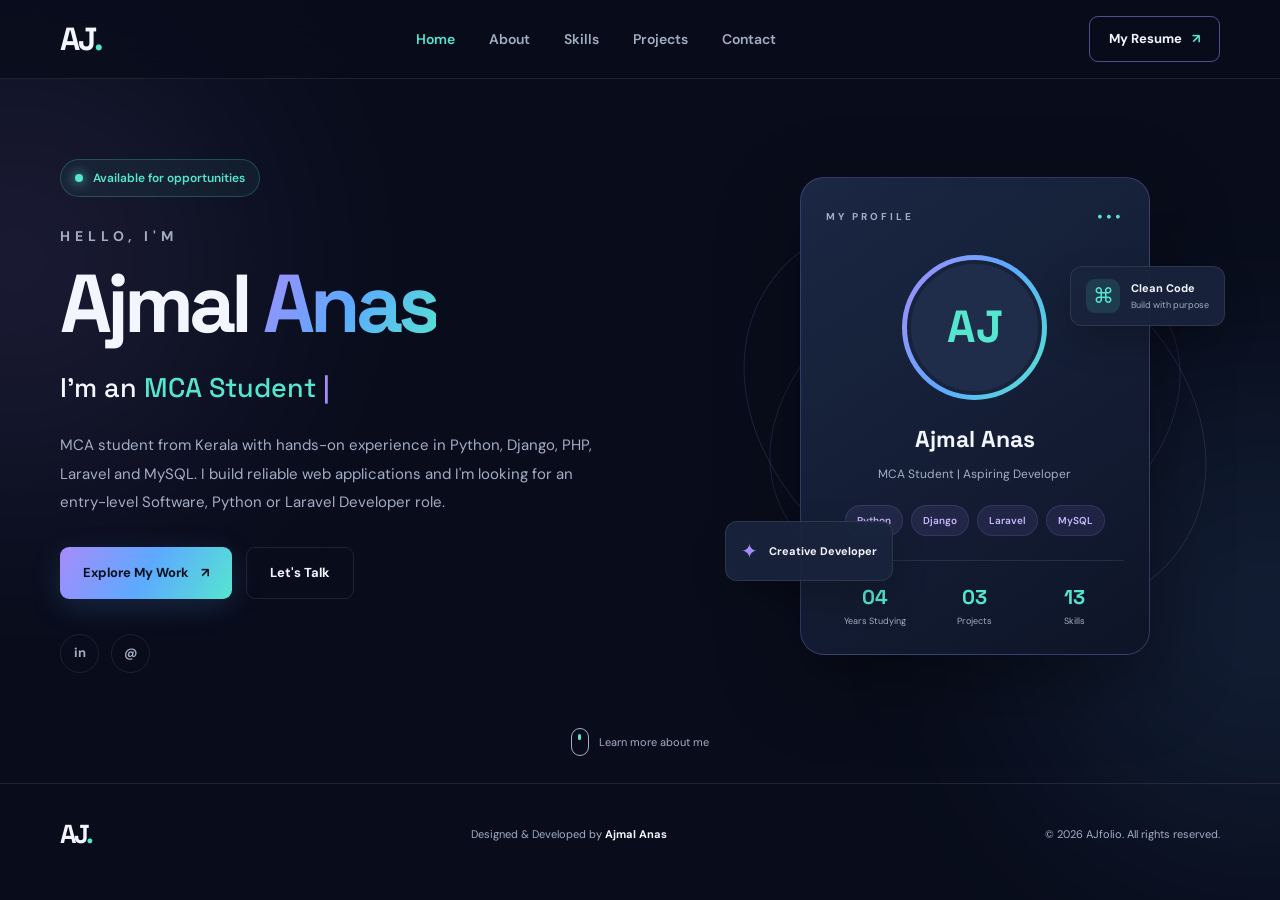
==== index.html @ 563aad04 "initial commit" ====
<!DOCTYPE html>
<html lang="en">
<head>
    <meta charset="UTF-8">
    <meta name="viewport" content="width=device-width, initial-scale=1.0">
    <meta name="description" content="Ajmal Anas - MCA student and aspiring software developer. Explore my skills, projects and portfolio.">

    <title>AJfolio | Ajmal Anas</title>

    <link rel="preconnect" href="https://fonts.googleapis.com">
    <link rel="preconnect" href="https://fonts.gstatic.com" crossorigin>
    <link href="https://fonts.googleapis.com/css2?family=DM+Sans:wght@400;500;600;700&family=Space+Grotesk:wght@400;500;600;700&display=swap" rel="stylesheet">

    <link rel="stylesheet" href="Assets/css/style.css">
</head>
<body>

    <div class="background-glow glow-one"></div>
    <div class="background-glow glow-two"></div>

    <!-- Navigation -->
    <header class="header">
        <nav class="navbar container">
            <a href="index.html" class="logo">AJ<span>.</span></a>

            <button class="menu-toggle" id="menuToggle"
                aria-label="Open navigation menu" aria-expanded="false">
                <span></span>
                <span></span>
                <span></span>
            </button>

            <ul class="nav-links" id="navLinks">
                <li><a href="index.html" class="active">Home</a></li>
                <li><a href="about.html">About</a></li>
                <li><a href="skills.html">Skills</a></li>
                <li><a href="projects.html">Projects</a></li>
                <li><a href="contact.html">Contact</a></li>
            </ul>

            <a href="Assets/documents/Ajmal_Anas_Resume_ATS.pdf"
               class="nav-resume" target="_blank" rel="noopener">
                My Resume <span>↗</span>
            </a>
        </nav>
    </header>

    <main>

        <!-- Hero Section -->
        <section class="hero section" id="home">
            <div class="container hero-grid">

                <div class="hero-content reveal">
                    <div class="availability">
                        <span class="status-dot"></span>
                        Available for opportunities
                    </div>

                    <p class="intro-text">HELLO, I'M</p>

                    <h1>
                        Ajmal <span class="gradient-text">Anas</span>
                    </h1>

                    <h2>
                        I'm an <span id="typingText">MCA Student</span>
                        <span class="typing-cursor">|</span>
                    </h2>

                    <p class="hero-description">
                        MCA student from Kerala with hands-on experience in
                        Python, Django, PHP, Laravel and MySQL. I build
                        reliable web applications and I'm looking for an
                        entry-level Software, Python or Laravel Developer role.
                    </p>

                    <div class="hero-buttons">
                        <a href="projects.html" class="btn btn-primary">
                            Explore My Work <span>↗</span>
                        </a>

                        <a href="contact.html" class="btn btn-outline">
                            Let's Talk
                        </a>
                    </div>

                    <div class="social-links">
                        <a href="https://www.linkedin.com/in/ajmal-anas-446181435"
                           target="_blank" rel="noopener"
                           aria-label="LinkedIn">in</a>
                        <a href="mailto:ajmalanas516@gmail.com"
                           aria-label="Email">@</a>
                    </div>
                </div>

                <!-- Profile Visual -->
                <div class="hero-visual reveal">
                    <div class="orbit orbit-one"></div>
                    <div class="orbit orbit-two"></div>

                    <div class="profile-card">
                        <div class="profile-top">
                            <span class="profile-label">MY PROFILE</span>
                            <span class="profile-menu">•••</span>
                        </div>

                        <div class="profile-image">
                            <img src="Assets/images/profile.jpg"
                                 alt="Ajmal Anas profile photo"
                                 onerror="this.style.display='none'; this.nextElementSibling.style.display='grid';">

                            <div class="profile-fallback">AJ</div>
                        </div>

                        <h3>Ajmal Anas</h3>
                        <p>MCA Student | Aspiring Developer</p>

                        <div class="profile-tags">
                            <span>Python</span>
                            <span>Django</span>
                            <span>Laravel</span>
                            <span>MySQL</span>
                        </div>

                        <div class="profile-bottom">
                            <div>
                                <strong>04</strong>
                                <small>Years Studying</small>
                            </div>
                            <div>
                                <strong>03</strong>
                                <small>Projects</small>
                            </div>
                            <div>
                                <strong>13</strong>
                                <small>Skills</small>
                            </div>
                        </div>
                    </div>

                    <div class="floating-card floating-code">
                        <span class="floating-icon">⌘</span>
                        <div>
                            <strong>Clean Code</strong>
                            <small>Build with purpose</small>
                        </div>
                    </div>

                    <div class="floating-card floating-tech">
                        <span>✦</span>
                        <strong>Creative Developer</strong>
                    </div>
                </div>

            </div>

            <a href="about.html" class="scroll-indicator">
                <span></span> Learn more about me
            </a>
        </section>
    </main>

       
    <!-- Footer -->
    <footer class="footer">
        <div class="container footer-content">
            <a href="index.html" class="logo">AJ<span>.</span></a>

            <p>Designed & Developed by <strong>Ajmal Anas</strong></p>

            <p>© <span id="year"></span> AJfolio. All rights reserved.</p>
        </div>
    </footer>

    <button class="back-to-top" id="backToTop"
        aria-label="Back to top">↑</button>

    <script src="Assets/js/script.js"></script>
</body>
</html>
---- Assets/css/style.css ----
/* ================================
   AJFOLIO - MODERN PORTFOLIO DESIGN
================================ */

:root {
    --bg: #090d1b;
    --bg-soft: #10172a;
    --card: rgba(21, 30, 52, 0.78);
    --card-solid: #151e34;
    --text: #f4f6ff;
    --muted: #a3aec5;
    --purple: #a78bfa;
    --blue: #5da9ff;
    --cyan: #55e6d0;
    --border: rgba(255, 255, 255, 0.09);
    --gradient: linear-gradient(120deg, #a78bfa, #5da9ff, #55e6d0);
    --font: "DM Sans", sans-serif;
    --heading: "Space Grotesk", sans-serif;
}

* {
    margin: 0;
    padding: 0;
    box-sizing: border-box;
}

html {
    scroll-behavior: smooth;
    scroll-padding-top: 90px;
}

body {
    min-width: 320px;
    overflow-x: hidden;
    background: var(--bg);
    color: var(--text);
    font-family: var(--font);
    line-height: 1.7;
}

a {
    color: inherit;
    text-decoration: none;
}

button {
    font: inherit;
}

.container {
    width: min(1160px, calc(100% - 48px));
    margin: auto;
}

.section {
    padding: 110px 0;
    position: relative;
}

/* Background decoration */

.background-glow {
    position: fixed;
    width: 430px;
    height: 430px;
    border-radius: 50%;
    filter: blur(130px);
    opacity: 0.13;
    pointer-events: none;
    z-index: -1;
}

.glow-one {
    top: 5%;
    left: -200px;
    background: var(--purple);
}

.glow-two {
    right: -200px;
    top: 45%;
    background: var(--blue);
}

/* Header */

.header {
    position: sticky;
    top: 0;
    z-index: 1000;
    background: rgba(9, 13, 27, 0.82);
    backdrop-filter: blur(18px);
    border-bottom: 1px solid var(--border);
}

.navbar {
    min-height: 78px;
    display: flex;
    align-items: center;
    justify-content: space-between;
    gap: 25px;
}

.logo {
    font-family: var(--heading);
    font-size: 32px;
    font-weight: 700;
    letter-spacing: -2px;
}

.logo span {
    color: var(--cyan);
}

.nav-links {
    display: flex;
    align-items: center;
    gap: 34px;
    list-style: none;
}

.nav-links a {
    color: var(--muted);
    font-size: 14px;
    font-weight: 600;
    transition: color 0.3s;
}

.nav-links a:hover,
.nav-links a.active {
    color: var(--cyan);
}

.nav-resume {
    padding: 11px 19px;
    border: 1px solid rgba(167, 139, 250, 0.5);
    border-radius: 9px;
    font-size: 13px;
    font-weight: 700;
    transition: 0.3s;
}

.nav-resume span {
    margin-left: 7px;
    color: var(--cyan);
}

.nav-resume:hover {
    background: rgba(167, 139, 250, 0.13);
    border-color: var(--purple);
    transform: translateY(-2px);
}

.menu-toggle {
    display: none;
    width: 42px;
    height: 42px;
    background: transparent;
    border: 1px solid var(--border);
    border-radius: 9px;
    cursor: pointer;
}

.menu-toggle span {
    display: block;
    width: 19px;
    height: 2px;
    margin: 5px auto;
    background: var(--text);
    transition: 0.3s;
}

/* Hero */

.hero {
    min-height: 690px;
    display: flex;
    align-items: center;
    padding-top: 80px;
    padding-bottom: 110px;
}

.hero-grid {
    display: grid;
    grid-template-columns: 1.1fr 0.9fr;
    align-items: center;
    gap: 70px;
}

.availability {
    display: inline-flex;
    align-items: center;
    gap: 10px;
    padding: 8px 14px;
    border: 1px solid rgba(85, 230, 208, 0.23);
    border-radius: 30px;
    color: var(--cyan);
    background: rgba(85, 230, 208, 0.06);
    font-size: 12px;
    font-weight: 600;
    margin-bottom: 28px;
}

.status-dot {
    width: 8px;
    height: 8px;
    border-radius: 50%;
    background: var(--cyan);
    box-shadow: 0 0 12px var(--cyan);
}

.intro-text {
    font-size: 14px;
    letter-spacing: 5px;
    font-weight: 700;
    color: var(--muted);
}

.hero h1 {
    font-family: var(--heading);
    font-size: clamp(52px, 7vw, 82px);
    line-height: 1.1;
    letter-spacing: -5px;
    margin: 10px 0;
}

.gradient-text {
    background: var(--gradient);
    -webkit-background-clip: text;
    background-clip: text;
    color: transparent;
}

.hero h2 {
    font-family: var(--heading);
    font-size: clamp(20px, 3vw, 27px);
    font-weight: 500;
    margin: 16px 0;
}

#typingText {
    color: var(--cyan);
}

.typing-cursor {
    color: var(--purple);
    animation: blink 0.8s infinite;
}

@keyframes blink {
    50% { opacity: 0; }
}

.hero-description {
    max-width: 540px;
    color: var(--muted);
    font-size: 15px;
    line-height: 1.9;
    margin: 20px 0 30px;
}

.hero-buttons {
    display: flex;
    flex-wrap: wrap;
    gap: 14px;
}

.btn {
    display: inline-flex;
    align-items: center;
    justify-content: center;
    gap: 12px;
    padding: 14px 23px;
    border-radius: 9px;
    font-size: 13px;
    font-weight: 700;
    transition: 0.3s;
}

.btn-primary {
    color: #09111e;
    background: var(--gradient);
    box-shadow: 0 8px 30px rgba(93, 169, 255, 0.17);
}

.btn-primary:hover {
    transform: translateY(-4px);
    box-shadow: 0 12px 35px rgba(93, 169, 255, 0.3);
}

.btn-outline {
    border: 1px solid var(--border);
    color: var(--text);
}

.btn-outline:hover {
    border-color: var(--purple);
    color: var(--purple);
    transform: translateY(-3px);
}

.social-links {
    display: flex;
    gap: 12px;
    margin-top: 35px;
}

.social-links a {
    display: grid;
    place-items: center;
    width: 39px;
    height: 39px;
    border: 1px solid var(--border);
    border-radius: 50%;
    color: var(--muted);
    font-size: 13px;
    font-weight: 700;
    transition: 0.3s;
}

.social-links a:hover {
    color: var(--cyan);
    border-color: var(--cyan);
    transform: translateY(-4px);
}

/* Hero profile card */

.hero-visual {
    min-height: 480px;
    position: relative;
    display: grid;
    place-items: center;
}

.profile-card {
    position: relative;
    z-index: 2;
    width: min(350px, 85%);
    padding: 25px;
    text-align: center;
    background: linear-gradient(145deg, rgba(28, 41, 69, 0.96), rgba(14, 21, 40, 0.97));
    border: 1px solid rgba(167, 139, 250, 0.25);
    border-radius: 24px;
    box-shadow: 0 25px 80px rgba(0, 0, 0, 0.35);
}

.profile-top {
    display: flex;
    align-items: center;
    justify-content: space-between;
    margin-bottom: 25px;
}

.profile-label {
    color: var(--muted);
    font-size: 10px;
    letter-spacing: 3px;
    font-weight: 700;
}

.profile-menu {
    color: var(--cyan);
    letter-spacing: 3px;
}

.profile-image {
    width: 145px;
    height: 145px;
    margin: 0 auto 20px;
    padding: 5px;
    border-radius: 50%;
    background: var(--gradient);
}

.profile-image img,
.profile-fallback {
    width: 100%;
    height: 100%;
    border-radius: 50%;
    object-fit: cover;
    border: 4px solid #18233b;
}

.profile-fallback {
    display: none;
    place-items: center;
    background: #202d4a;
    color: var(--cyan);
    font-family: var(--heading);
    font-size: 45px;
    font-weight: 700;
}

.profile-card h3 {
    font-family: var(--heading);
    font-size: 23px;
}

.profile-card > p {
    color: var(--muted);
    font-size: 12px;
    margin-top: 5px;
}

.profile-tags {
    display: flex;
    justify-content: center;
    gap: 8px;
    flex-wrap: wrap;
    margin: 20px 0 24px;
}

.profile-tags span,
.project-tech span {
    padding: 6px 11px;
    background: rgba(167, 139, 250, 0.1);
    border: 1px solid rgba(167, 139, 250, 0.15);
    border-radius: 20px;
    color: #c9b8ff;
    font-size: 10px;
    font-weight: 600;
}

.profile-bottom {
    display: grid;
    grid-template-columns: repeat(3, 1fr);
    padding-top: 19px;
    border-top: 1px solid var(--border);
}

.profile-bottom div {
    display: flex;
    flex-direction: column;
}

.profile-bottom strong {
    color: var(--cyan);
    font-family: var(--heading);
    font-size: 20px;
}

.profile-bottom small {
    color: var(--muted);
    font-size: 9px;
}

.orbit {
    position: absolute;
    border: 1px solid rgba(167, 139, 250, 0.16);
    border-radius: 50%;
    transform: rotate(-25deg);
}

.orbit-one {
    width: 430px;
    height: 310px;
}

.orbit-two {
    width: 490px;
    height: 370px;
    transform: rotate(30deg);
}

.floating-card {
    position: absolute;
    z-index: 3;
    display: flex;
    align-items: center;
    gap: 11px;
    padding: 12px 15px;
    background: rgba(25, 36, 61, 0.95);
    border: 1px solid var(--border);
    border-radius: 12px;
    box-shadow: 0 15px 35px rgba(0, 0, 0, 0.2);
}

.floating-code {
    top: 90px;
    right: -5px;
}

.floating-icon {
    display: grid;
    place-items: center;
    width: 34px;
    height: 34px;
    border-radius: 9px;
    background: rgba(85, 230, 208, 0.12);
    color: var(--cyan);
    font-size: 21px;
}

.floating-card div {
    display: flex;
    flex-direction: column;
}

.floating-card strong {
    font-size: 11px;
}

.floating-card small {
    color: var(--muted);
    font-size: 9px;
}

.floating-tech {
    bottom: 75px;
    left: -5px;
    font-size: 11px;
}

.floating-tech span {
    color: var(--purple);
    font-size: 20px;
}

.scroll-indicator {
    position: absolute;
    bottom: 27px;
    left: 50%;
    transform: translateX(-50%);
    display: flex;
    align-items: center;
    gap: 10px;
    color: var(--muted);
    font-size: 11px;
}

.scroll-indicator span {
    width: 18px;
    height: 28px;
    border: 1px solid var(--muted);
    border-radius: 15px;
    position: relative;
}

.scroll-indicator span::after {
    content: "";
    position: absolute;
    width: 3px;
    height: 6px;
    background: var(--cyan);
    top: 5px;
    left: 6px;
    border-radius: 5px;
    animation: scrollDown 1.4s infinite;
}

@keyframes scrollDown {
    to { transform: translateY(10px); opacity: 0; }
}

/* Section headings */

.section-heading {
    text-align: center;
    margin-bottom: 55px;
}

.section-label {
    color: var(--cyan);
    font-size: 11px;
    letter-spacing: 3px;
    font-weight: 700;
}

.section-heading h2 {
    font-family: var(--heading);
    font-size: clamp(34px, 5vw, 48px);
    letter-spacing: -2px;
    margin: 10px 0;
}

.section-heading p {
    color: var(--muted);
    font-size: 14px;
}

/* About */

.about-section {
    background: rgba(17, 25, 45, 0.48);
    border-top: 1px solid var(--border);
    border-bottom: 1px solid var(--border);
}

.about-grid {
    display: grid;
    grid-template-columns: 1.1fr 0.9fr;
    gap: 25px;
}

.about-main-card,
.info-card {
    background: var(--card);
    border: 1px solid var(--border);
    border-radius: 18px;
    backdrop-filter: blur(10px);
}

.about-main-card {
    padding: 38px;
}

.card-number,
.project-number {
    color: var(--cyan);
    font-size: 10px;
    letter-spacing: 2px;
    font-weight: 700;
}

.about-main-card h3 {
    max-width: 440px;
    font-family: var(--heading);
    font-size: 31px;
    line-height: 1.3;
    margin: 23px 0;
}

.about-main-card p {
    color: var(--muted);
    font-size: 14px;
    margin-bottom: 15px;
}

.text-link,
.project-link {
    display: inline-flex;
    gap: 10px;
    color: var(--cyan);
    font-size: 13px;
    font-weight: 700;
    margin-top: 18px;
}

.text-link:hover,
.project-link:hover {
    color: var(--purple);
}

.about-side {
    display: flex;
    flex-direction: column;
    gap: 15px;
}

.info-card {
    flex: 1;
    display: flex;
    align-items: center;
    gap: 18px;
    padding: 20px;
    transition: 0.3s;
}

.info-card:hover {
    transform: translateX(6px);
    border-color: rgba(85, 230, 208, 0.35);
}

.info-icon {
    display: grid;
    place-items: center;
    min-width: 48px;
    height: 48px;
    border-radius: 13px;
    background: rgba(167, 139, 250, 0.12);
    font-size: 21px;
}

.info-card h4 {
    font-size: 14px;
}

.info-card p {
    color: var(--cyan);
    font-size: 12px;
    font-weight: 600;
}

.info-card small {
    color: var(--muted);
    font-size: 10px;
}

/* Skills */

.skills-grid {
    display: grid;
    grid-template-columns: repeat(4, 1fr);
    gap: 17px;
}

.skill-card {
    padding: 25px 15px;
    text-align: center;
    background: var(--card);
    border: 1px solid var(--border);
    border-radius: 15px;
    transition: 0.3s;
}

.skill-card:hover {
    transform: translateY(-7px);
    border-color: rgba(93, 169, 255, 0.5);
    background: rgba(30, 43, 71, 0.85);
}

.skill-icon {
    display: grid;
    place-items: center;
    width: 55px;
    height: 55px;
    margin: 0 auto 15px;
    border-radius: 15px;
    font-family: var(--heading);
    font-size: 17px;
    font-weight: 700;
    color: white;
    background: linear-gradient(135deg, #7458d7, #398fd7);
}

.django { background: linear-gradient(135deg, #166c50, #25a77a); }
.php { background: linear-gradient(135deg, #5967b9, #8998eb); }
.laravel { background: linear-gradient(135deg, #d44a55, #f58b66); }
.mysql { background: linear-gradient(135deg, #287b9c, #52b8ca); }
.c-lang { background: linear-gradient(135deg, #3157a1, #6598e8); }
.linux { background: linear-gradient(135deg, #a26c28, #e3b94d); }
.git { background: linear-gradient(135deg, #c94c39, #ed8154); }

.skill-card h3 {
    font-size: 14px;
}

.skill-card p {
    color: var(--muted);
    font-size: 11px;
    margin-top: 5px;
}

/* Projects */

.projects-section {
    background: rgba(17, 25, 45, 0.48);
    border-top: 1px solid var(--border);
    border-bottom: 1px solid var(--border);
}

.projects-grid {
    display: grid;
    grid-template-columns: repeat(3, 1fr);
    gap: 22px;
}

.project-card {
    overflow: hidden;
    background: var(--card);
    border: 1px solid var(--border);
    border-radius: 17px;
    transition: 0.3s;
}

.project-card:hover {
    transform: translateY(-8px);
    border-color: rgba(167, 139, 250, 0.45);
    box-shadow: 0 20px 45px rgba(0, 0, 0, 0.2);
}

.project-visual {
    min-height: 175px;
    display: flex;
    flex-direction: column;
    align-items: center;
    justify-content: center;
    gap: 9px;
    position: relative;
    overflow: hidden;
}

.project-visual::before,
.project-visual::after {
    content: "";
    position: absolute;
    width: 160px;
    height: 160px;
    border: 1px solid rgba(255, 255, 255, 0.12);
    border-radius: 50%;
}

.project-visual::after {
    width: 230px;
    height: 230px;
}

.project-one {
    background: linear-gradient(135deg, #174c59, #1c283e);
}

.project-two {
    background: linear-gradient(135deg, #513a82, #202846);
}

.project-three {
    background: linear-gradient(135deg, #23538b, #19243d);
}

.project-symbol {
    position: relative;
    z-index: 1;
    font-size: 47px;
    color: white;
}

.project-category {
    position: relative;
    z-index: 1;
    font-size: 10px;
    color: rgba(255, 255, 255, 0.8);
    letter-spacing: 1px;
}

.project-content {
    padding: 23px;
}

.project-content h3 {
    font-family: var(--heading);
    font-size: 20px;
    margin: 9px 0;
}

.project-content p {
    min-height: 76px;
    color: var(--muted);
    font-size: 12px;
    line-height: 1.8;
}

.project-tech {
    display: flex;
    flex-wrap: wrap;
    gap: 7px;
    margin-top: 17px;
}

.project-tech span {
    font-size: 9px;
}

.project-link {
    margin-top: 22px;
}

/* Contact */

.contact-card {
    min-height: 300px;
    display: flex;
    align-items: center;
    justify-content: space-between;
    gap: 30px;
    padding: 55px;
    position: relative;
    overflow: hidden;
    background: linear-gradient(115deg, #1d2a4b, #251e49);
    border: 1px solid rgba(167, 139, 250, 0.25);
    border-radius: 23px;
}

.contact-content {
    max-width: 590px;
    position: relative;
    z-index: 2;
}

.contact-content h2 {
    font-family: var(--heading);
    font-size: clamp(30px, 4vw, 44px);
    line-height: 1.2;
    margin: 15px 0;
}

.contact-content p {
    color: var(--muted);
    font-size: 13px;
    margin-bottom: 25px;
}

.contact-decoration {
    position: absolute;
    right: 80px;
    top: 50%;
    transform: translateY(-50%);
    width: 230px;
    height: 230px;
    display: grid;
    place-items: center;
}

.contact-decoration > span {
    position: relative;
    z-index: 2;
    font-family: var(--heading);
    font-size: 55px;
    font-weight: 700;
    letter-spacing: -5px;
    color: rgba(255, 255, 255, 0.9);
}

.contact-circle {
    position: absolute;
    border: 1px solid rgba(255, 255, 255, 0.15);
    border-radius: 50%;
}

.circle-a {
    inset: 0;
}

.circle-b {
    inset: 25px;
    background: rgba(167, 139, 250, 0.08);
}

/* Footer */

.footer {
    padding: 28px 0;
    border-top: 1px solid var(--border);
}

.footer-content {
    display: flex;
    align-items: center;
    justify-content: space-between;
    gap: 15px;
}

.footer-content .logo {
    font-size: 26px;
}

.footer-content p {
    color: var(--muted);
    font-size: 11px;
}

.footer-content strong {
    color: var(--text);
}

/* Back to top */

.back-to-top {
    position: fixed;
    right: 25px;
    bottom: 25px;
    z-index: 900;
    width: 44px;
    height: 44px;
    border: 0;
    border-radius: 12px;
    background: var(--gradient);
    color: #08111d;
    font-size: 23px;
    cursor: pointer;
    opacity: 0;
    visibility: hidden;
    transform: translateY(12px);
    transition: 0.3s;
}

.back-to-top.visible {
    opacity: 1;
    visibility: visible;
    transform: translateY(0);
}

/* Scroll reveal */

.reveal {
    opacity: 0;
    transform: translateY(25px);
    transition: opacity 0.7s ease, transform 0.7s ease;
}

.reveal.show {
    opacity: 1;
    transform: translateY(0);
}

/* Responsive design */

@media (max-width: 950px) {
    .nav-links {
        gap: 18px;
    }

    .hero-grid {
        gap: 25px;
    }

    .hero h1 {
        font-size: 65px;
    }

    .projects-grid {
        grid-template-columns: repeat(2, 1fr);
    }

    .project-card:last-child {
        grid-column: 1 / -1;
    }
}

@media (max-width: 760px) {
    .section {
        padding: 80px 0;
    }

    .navbar {
        min-height: 70px;
    }

    .menu-toggle {
        display: block;
        order: 3;
    }

    .nav-resume {
        margin-left: auto;
    }

    .nav-links {
        position: absolute;
        top: 70px;
        left: 0;
        right: 0;
        display: none;
        flex-direction: column;
        align-items: stretch;
        gap: 0;
        padding: 12px 24px 20px;
        background: #10172a;
        border-bottom: 1px solid var(--border);
    }

    .nav-links.open {
        display: flex;
    }

    .nav-links a {
        display: block;
        padding: 13px 0;
    }

    .hero {
        padding-top: 65px;
        padding-bottom: 95px;
    }

    .hero-grid {
        grid-template-columns: 1fr;
        text-align: center;
    }

    .hero-content {
        display: flex;
        flex-direction: column;
        align-items: center;
    }

    .hero-description {
        max-width: 600px;
    }

    .hero-visual {
        min-height: 470px;
        margin-top: 15px;
    }

    .about-grid {
        grid-template-columns: 1fr;
    }

    .skills-grid {
        grid-template-columns: repeat(2, 1fr);
    }

    .contact-decoration {
        right: -65px;
        opacity: 0.45;
    }

    .footer-content {
        flex-direction: column;
        text-align: center;
    }
}

@media (max-width: 520px) {
    .container {
        width: min(100% - 32px, 1160px);
    }

    .section {
        padding: 70px 0;
    }

    .nav-resume {
        padding: 9px 11px;
        font-size: 11px;
    }

    .hero h1 {
        font-size: 54px;
        letter-spacing: -3px;
    }

    .hero h2 {
        font-size: 20px;
    }

    .hero-description {
        font-size: 13px;
    }

    .hero-visual {
        min-height: 430px;
    }

    .profile-card {
        width: min(330px, 90%);
        padding: 21px;
    }

    .orbit-one {
        width: 320px;
        height: 260px;
    }

    .orbit-two {
        width: 350px;
        height: 300px;
    }

    .floating-code {
        right: -2px;
        top: 50px;
    }

    .floating-tech {
        left: -2px;
        bottom: 45px;
    }

    .about-main-card {
        padding: 25px;
    }

    .about-main-card h3 {
        font-size: 26px;
    }

    .skills-grid {
        gap: 12px;
    }

    .skill-card {
        padding: 20px 10px;
    }

    .projects-grid {
        grid-template-columns: 1fr;
    }

    .project-card:last-child {
        grid-column: auto;
    }

    .project-content p {
        min-height: auto;
    }

    .contact-card {
        padding: 32px 25px;
    }

    .contact-decoration {
        right: -100px;
        opacity: 0.25;
    }

    .back-to-top {
        right: 15px;
        bottom: 15px;
    }
}

@media (prefers-reduced-motion: reduce) {
    *,
    *::before,
    *::after {
        scroll-behavior: auto !important;
        animation-duration: 0.01ms !important;
        animation-iteration-count: 1 !important;
        transition-duration: 0.01ms !important;
    }

    .reveal {
        opacity: 1;
        transform: none;
    }
}

/* Inner pages */
.page-main {
    padding-top: 70px;
    min-height: 70vh;
}
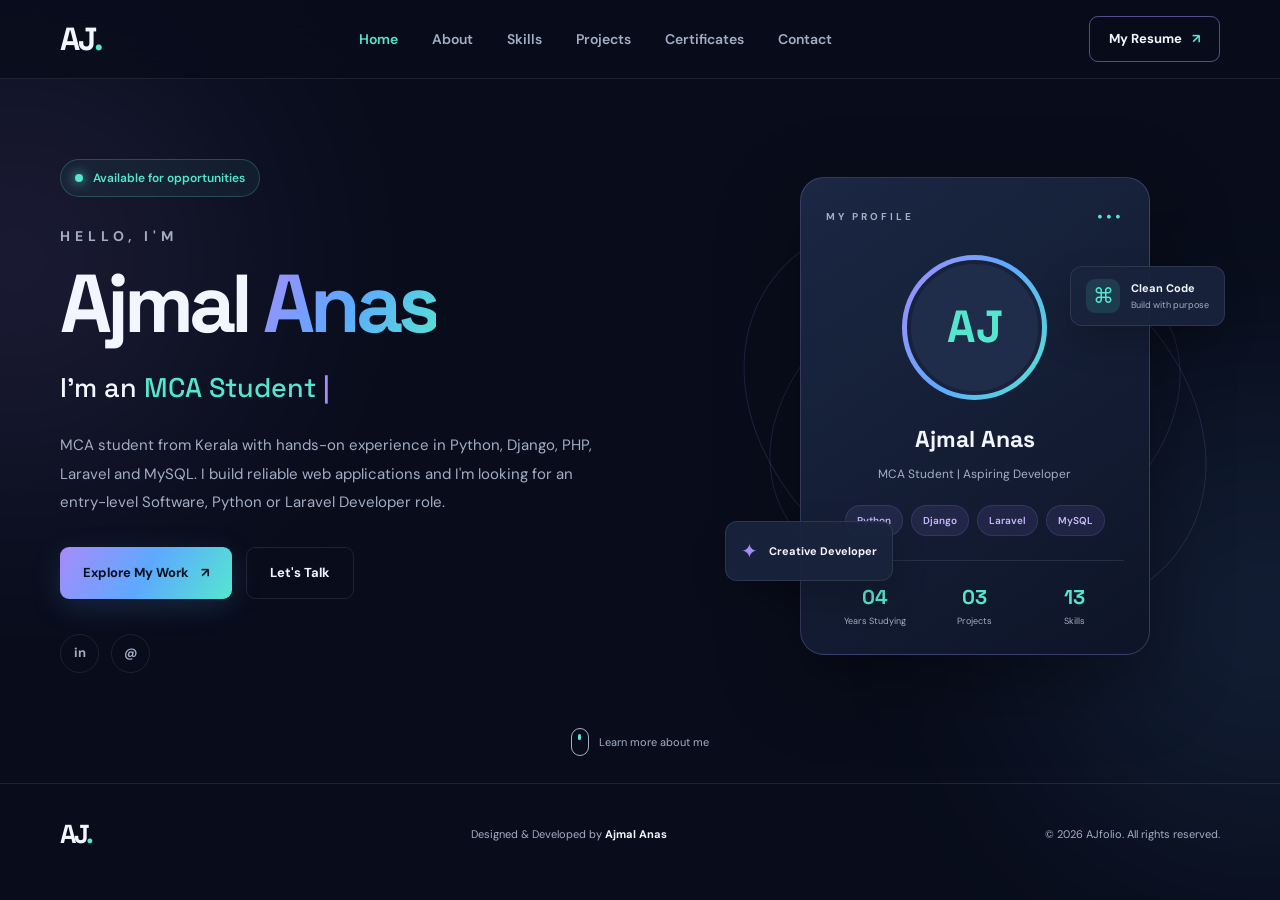
==== commit ce68bb23: "initial commit" ====
--- a/index.html
+++ b/index.html
@@ -36,6 +36,7 @@
                 <li><a href="about.html">About</a></li>
                 <li><a href="skills.html">Skills</a></li>
                 <li><a href="projects.html">Projects</a></li>
+                <li><a href="certificates.html">Certificates</a></li>
                 <li><a href="contact.html">Contact</a></li>
             </ul>
 
--- a/Assets/css/style.css
+++ b/Assets/css/style.css
@@ -1223,3 +1223,70 @@
     padding-top: 70px;
     min-height: 70vh;
 }
+
+
+/* Certificates */
+.cert-grid {
+    display: grid;
+    grid-template-columns: repeat(3, 1fr);
+    gap: 22px;
+}
+
+.cert-card {
+    display: flex;
+    flex-direction: column;
+    overflow: hidden;
+    background: var(--card);
+    border: 1px solid var(--border);
+    border-radius: 17px;
+    transition: transform 0.3s, border-color 0.3s, box-shadow 0.3s;
+}
+
+.cert-card:hover {
+    transform: translateY(-8px);
+    border-color: rgba(167, 139, 250, 0.45);
+    box-shadow: 0 20px 45px rgba(0, 0, 0, 0.2);
+}
+
+.cert-preview {
+    display: block;
+    padding: 14px;
+    background: linear-gradient(135deg, #1c283e, #202846);
+    border-bottom: 1px solid var(--border);
+}
+
+.cert-preview img {
+    display: block;
+    width: 100%;
+    aspect-ratio: 1.414 / 1;
+    object-fit: cover;
+    border-radius: 8px;
+    background: #fff;
+}
+
+.cert-content {
+    flex: 1;
+    padding: 23px;
+}
+
+.cert-content h3 {
+    font-family: var(--heading);
+    font-size: 18px;
+    line-height: 1.35;
+    margin: 9px 0;
+}
+
+.cert-content p {
+    color: var(--muted);
+    font-size: 12px;
+}
+
+@media (max-width: 950px) {
+    .cert-grid { grid-template-columns: repeat(2, 1fr); }
+    .cert-card:last-child { grid-column: 1 / -1; }
+}
+
+@media (max-width: 520px) {
+    .cert-grid { grid-template-columns: 1fr; }
+    .cert-card:last-child { grid-column: auto; }
+}
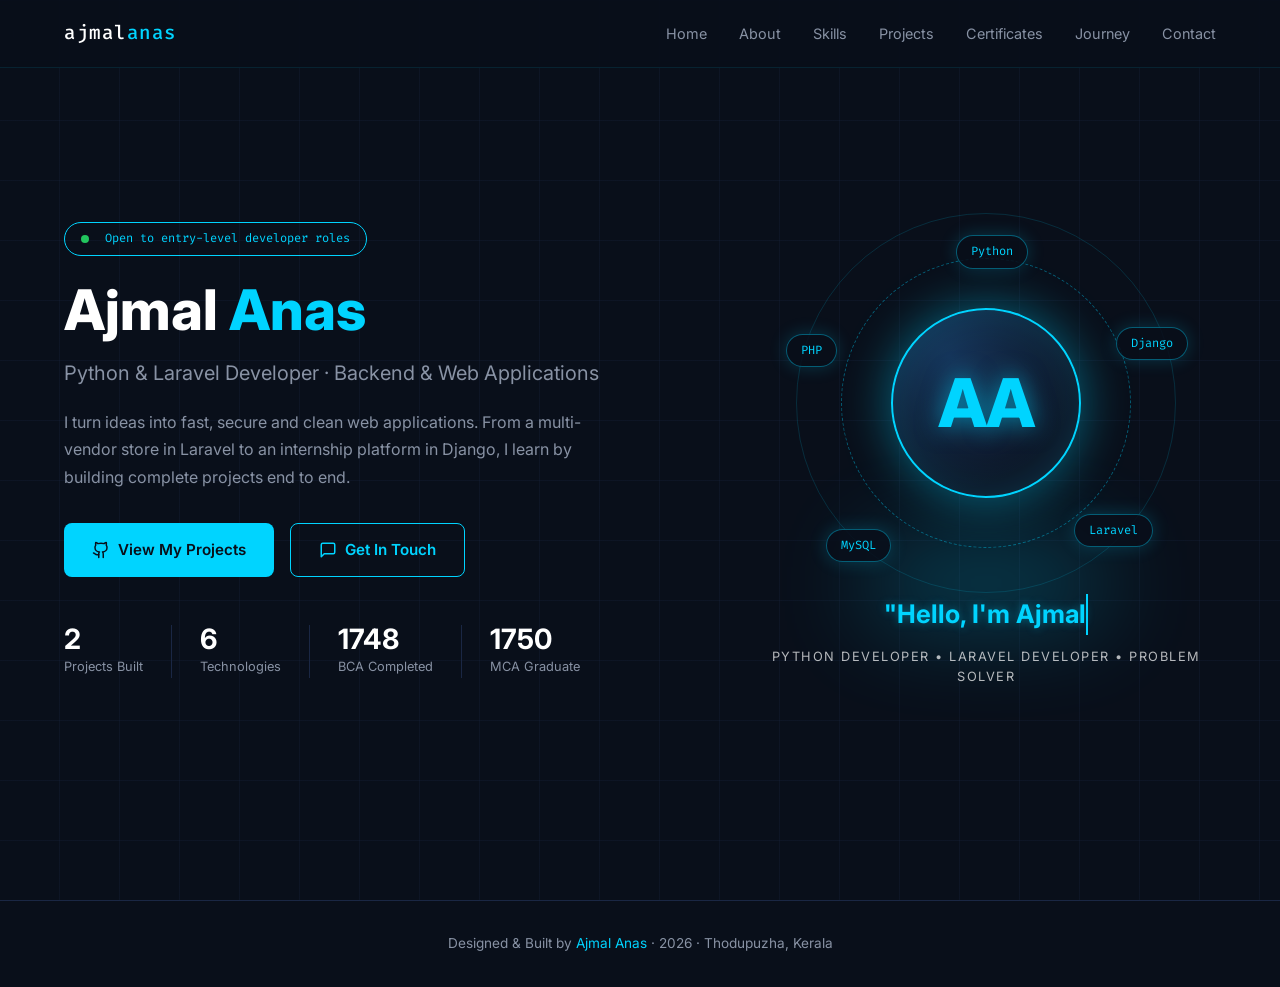
==== commit 4b7d116c: "initial commit" ====
--- a/index.html
+++ b/index.html
@@ -1,183 +1,90 @@
-
 <!DOCTYPE html>
 <html lang="en">
 <head>
     <meta charset="UTF-8">
     <meta name="viewport" content="width=device-width, initial-scale=1.0">
-    <meta name="description" content="Ajmal Anas - MCA student and aspiring software developer. Explore my skills, projects and portfolio.">
-
-    <title>AJfolio | Ajmal Anas</title>
-
-    <link rel="preconnect" href="https://fonts.googleapis.com">
-    <link rel="preconnect" href="https://fonts.gstatic.com" crossorigin>
-    <link href="https://fonts.googleapis.com/css2?family=DM+Sans:wght@400;500;600;700&family=Space+Grotesk:wght@400;500;600;700&display=swap" rel="stylesheet">
-
+    <meta name="description" content="Ajmal Anas — MCA student and Python, Django &amp; Laravel developer from Thodupuzha, Kerala. Building clean, secure web applications.">
+    <meta name="keywords" content="Python Developer, Django, Laravel, PHP, MySQL, Web Developer, Kerala, Portfolio">
+    <meta name="author" content="Ajmal Anas">
+    <meta property="og:title" content="Ajmal Anas — Python &amp; Laravel Developer">
+    <meta property="og:description" content="Portfolio of Ajmal Anas: Django, Laravel and PHP web applications.">
+    <meta property="og:type" content="website">
+    <meta name="theme-color" content="#090f1a">
+    <title>Ajmal | Portfolio</title>
     <link rel="stylesheet" href="Assets/css/style.css">
+    <link rel="icon" href="data:image/svg+xml,<svg xmlns='http://www.w3.org/2000/svg' viewBox='0 0 100 100'><text y='.9em' font-size='90'>⚡</text></svg>">
 </head>
 <body>
+    <canvas id="bg-canvas" aria-hidden="true"></canvas>
+    <div class="cursor-glow" id="cursorGlow" aria-hidden="true"></div>
 
-    <div class="background-glow glow-one"></div>
-    <div class="background-glow glow-two"></div>
-
-    <!-- Navigation -->
-    <header class="header">
-        <nav class="navbar container">
-            <a href="index.html" class="logo">AJ<span>.</span></a>
-
-            <button class="menu-toggle" id="menuToggle"
-                aria-label="Open navigation menu" aria-expanded="false">
-                <span></span>
-                <span></span>
-                <span></span>
-            </button>
-
+    <!-- ========== NAVBAR ========== -->
+    <nav class="navbar" id="navbar">
+        <div class="container nav-container">
+            <a href="#" class="nav-logo">ajmal<span>anas</span></a>
+            <button class="nav-toggle" id="navToggle" aria-label="Toggle menu" aria-expanded="false"><span></span><span></span><span></span></button>
             <ul class="nav-links" id="navLinks">
                 <li><a href="index.html" class="active">Home</a></li>
                 <li><a href="about.html">About</a></li>
                 <li><a href="skills.html">Skills</a></li>
                 <li><a href="projects.html">Projects</a></li>
-                <li><a href="certificates.html">Certificates</a></li>
-                <li><a href="contact.html">Contact</a></li>
+                <li><a href="certifications.html">Certificates</a></li>
+                <li><a href="journey.html">Journey</a></li>
+                <li><a href="contacts.html">Contact</a></li>
             </ul>
+        </div>
+    </nav>
 
-            <a href="Assets/documents/Ajmal_Anas_Resume_ATS.pdf"
-               class="nav-resume" target="_blank" rel="noopener">
-                My Resume <span>↗</span>
-            </a>
-        </nav>
-    </header>
+    <!-- ========== HERO ========== -->
+    <section class="hero" id="hero">
+        <div class="hero-bg-grid"></div>
+        <div class="container hero-content">
+            <div class="hero-text">
+                <div class="availability-badge fade-up"><span class="pulse-dot"></span>Open to entry-level developer roles</div>
+                <h1 class="fade-up" data-delay="100">Ajmal <span class="cyan">Anas</span></h1>
+                <p class="hero-title fade-up" data-delay="200">Python &amp; Laravel Developer · Backend &amp; Web Applications</p>
+                <p class="hero-desc fade-up" data-delay="300">I turn ideas into fast, secure and clean web applications. From a multi-vendor store in Laravel to an internship platform in Django, I learn by building complete projects end to end.</p>
+                <div class="hero-buttons fade-up" data-delay="400">
+                    <a href="#projects" class="btn-primary"><svg width="18" height="18" viewBox="0 0 24 24" fill="none" stroke="currentColor" stroke-width="2" stroke-linecap="round" stroke-linejoin="round"><path d="M15 22v-4a4.8 4.8 0 0 0-1-3.5c3 0 6-2 6-5.5.08-1.25-.27-2.48-1-3.5.28-1.15.28-2.35 0-3.5 0 0-1 0-3 1.5-2.64-.5-5.36-.5-8 0C6 2 5 2 5 2c-.3 1.15-.3 2.35 0 3.5A5.403 5.403 0 0 0 4 9c0 3.5 3 5.5 6 5.5-.39.49-.68 1.05-.85 1.65-.17.6-.22 1.23-.15 1.85v4"/><path d="M9 18c-4.51 2-5-2-7-2"/></svg> View My Projects</a>
+                    <a href="#contact" class="btn-secondary"><svg width="18" height="18" viewBox="0 0 24 24" fill="none" stroke="currentColor" stroke-width="2" stroke-linecap="round" stroke-linejoin="round"><path d="M21 15a2 2 0 0 1-2 2H7l-4 4V5a2 2 0 0 1 2-2h14a2 2 0 0 1 2 2z"/></svg> Get In Touch</a>
+                </div>
+                <div class="hero-stats fade-up" data-delay="500">
+                    <div class="hero-stat"><span class="stat-number" data-value="3">0</span><span class="stat-label">Projects Built</span></div>
+                    <div class="hero-stat"><span class="stat-number" data-value="8" data-suffix="+">0</span><span class="stat-label">Technologies</span></div>
+                    <div class="hero-stat"><span class="stat-number" data-value="2025" data-plain="1">0</span><span class="stat-label">BCA Completed</span></div>
+                    <div class="hero-stat"><span class="stat-number" data-value="2027" data-plain="1">0</span><span class="stat-label">MCA Graduate</span></div>
+                </div>
+            </div>
 
-    <main>
-
-        <!-- Hero Section -->
-        <section class="hero section" id="home">
-            <div class="container hero-grid">
-
-                <div class="hero-content reveal">
-                    <div class="availability">
-                        <span class="status-dot"></span>
-                        Available for opportunities
-                    </div>
-
-                    <p class="intro-text">HELLO, I'M</p>
-
-                    <h1>
-                        Ajmal <span class="gradient-text">Anas</span>
-                    </h1>
-
-                    <h2>
-                        I'm an <span id="typingText">MCA Student</span>
-                        <span class="typing-cursor">|</span>
-                    </h2>
-
-                    <p class="hero-description">
-                        MCA student from Kerala with hands-on experience in
-                        Python, Django, PHP, Laravel and MySQL. I build
-                        reliable web applications and I'm looking for an
-                        entry-level Software, Python or Laravel Developer role.
-                    </p>
-
-                    <div class="hero-buttons">
-                        <a href="projects.html" class="btn btn-primary">
-                            Explore My Work <span>↗</span>
-                        </a>
-
-                        <a href="contact.html" class="btn btn-outline">
-                            Let's Talk
-                        </a>
-                    </div>
-
-                    <div class="social-links">
-                        <a href="https://www.linkedin.com/in/ajmal-anas-446181435"
-                           target="_blank" rel="noopener"
-                           aria-label="LinkedIn">in</a>
-                        <a href="mailto:ajmalanas516@gmail.com"
-                           aria-label="Email">@</a>
-                    </div>
-                </div>
-
-                <!-- Profile Visual -->
-                <div class="hero-visual reveal">
-                    <div class="orbit orbit-one"></div>
-                    <div class="orbit orbit-two"></div>
-
-                    <div class="profile-card">
-                        <div class="profile-top">
-                            <span class="profile-label">MY PROFILE</span>
-                            <span class="profile-menu">•••</span>
-                        </div>
-
-                        <div class="profile-image">
-                            <img src="Assets/images/profile.jpg"
-                                 alt="Ajmal Anas profile photo"
-                                 onerror="this.style.display='none'; this.nextElementSibling.style.display='grid';">
-
-                            <div class="profile-fallback">AJ</div>
-                        </div>
-
-                        <h3>Ajmal Anas</h3>
-                        <p>MCA Student | Aspiring Developer</p>
-
-                        <div class="profile-tags">
-                            <span>Python</span>
-                            <span>Django</span>
-                            <span>Laravel</span>
-                            <span>MySQL</span>
-                        </div>
-
-                        <div class="profile-bottom">
-                            <div>
-                                <strong>04</strong>
-                                <small>Years Studying</small>
-                            </div>
-                            <div>
-                                <strong>03</strong>
-                                <small>Projects</small>
-                            </div>
-                            <div>
-                                <strong>13</strong>
-                                <small>Skills</small>
+            <!-- Hero visual (swap .avatar-art for your own <img> or <video> if you like) -->
+            <div class="hero-avatar fade-up" data-delay="200">
+                <div class="avatar-container">
+                    <div class="avatar-core">
+                        <div class="avatar-shape">
+                            <div class="avatar-art">
+                                <div class="art-ring r1"></div>
+                                <div class="art-ring r2"></div>
+                                <div class="art-core"><span>AA</span></div>
+                                <span class="orbit-chip o1">Python</span>
+                                <span class="orbit-chip o2">Django</span>
+                                <span class="orbit-chip o3">Laravel</span>
+                                <span class="orbit-chip o4">MySQL</span>
+                                <span class="orbit-chip o5">PHP</span>
                             </div>
                         </div>
                     </div>
+                </div>
+                <div class="welcome-message"><span id="Hero-text"></span></div>
+                <p class="hero-tagline">Python Developer • Laravel Developer • Problem Solver</p>
+            </div>
+        </div>
+    </section>
 
-                    <div class="floating-card floating-code">
-                        <span class="floating-icon">⌘</span>
-                        <div>
-                            <strong>Clean Code</strong>
-                            <small>Build with purpose</small>
-                        </div>
-                    </div>
-
-                    <div class="floating-card floating-tech">
-                        <span>✦</span>
-                        <strong>Creative Developer</strong>
-                    </div>
-                </div>
-
-            </div>
-
-            <a href="about.html" class="scroll-indicator">
-                <span></span> Learn more about me
-            </a>
-        </section>
-    </main>
-
-       
-    <!-- Footer -->
+   
     <footer class="footer">
-        <div class="container footer-content">
-            <a href="index.html" class="logo">AJ<span>.</span></a>
-
-            <p>Designed & Developed by <strong>Ajmal Anas</strong></p>
-
-            <p>© <span id="year"></span> AJfolio. All rights reserved.</p>
-        </div>
+        <div class="container"><p>Designed &amp; Built by <span class="cyan">Ajmal Anas</span> · <span id="year">2026</span> · Thodupuzha, Kerala</p></div>
     </footer>
 
-    <button class="back-to-top" id="backToTop"
-        aria-label="Back to top">↑</button>
-
-    <script src="Assets/js/script.js"></script>
+    <script src="Assets/js/main.js"></script>
 </body>
-</html>
+</html>
--- a/Assets/css/style.css
+++ b/Assets/css/style.css
@@ -1,1292 +1,1048 @@
-
-/* ================================
-   AJFOLIO - MODERN PORTFOLIO DESIGN
-================================ */
-
+/* ============================================================
+   PORTFOLIO — Production CSS Stylesheet
+   Author : Ajmal Anas
+   Palette: Dark Navy + Cyan Accent
+   ============================================================ */
+
+/* ---------- Google Fonts ---------- */
+@import url('https://fonts.googleapis.com/css2?family=Fira+Code:wght@400;500&family=Inter:wght@300;400;500;600;700;800;900&display=swap');
+
+/* ==========================================================
+   1. CSS CUSTOM PROPERTIES
+   ========================================================== */
 :root {
-    --bg: #090d1b;
-    --bg-soft: #10172a;
-    --card: rgba(21, 30, 52, 0.78);
-    --card-solid: #151e34;
-    --text: #f4f6ff;
-    --muted: #a3aec5;
-    --purple: #a78bfa;
-    --blue: #5da9ff;
-    --cyan: #55e6d0;
-    --border: rgba(255, 255, 255, 0.09);
-    --gradient: linear-gradient(120deg, #a78bfa, #5da9ff, #55e6d0);
-    --font: "DM Sans", sans-serif;
-    --heading: "Space Grotesk", sans-serif;
-}
-
-* {
-    margin: 0;
-    padding: 0;
-    box-sizing: border-box;
+  --bg-primary:       #090f1a;
+  --bg-secondary:     #0d1626;
+  --bg-card:          #111b2e;
+  --bg-card-border:   #1a2744;
+  --accent:           #00d4ff;
+  --accent-10:        rgba(0, 212, 255, 0.1);
+  --accent-15:        rgba(0, 212, 255, 0.15);
+  --accent-08:        rgba(0, 212, 255, 0.08);
+  --accent-20:        rgba(0, 212, 255, 0.2);
+  --accent-30:        rgba(0, 212, 255, 0.3);
+  --accent-40:        rgba(0, 212, 255, 0.4);
+  --accent-50:        rgba(0, 212, 255, 0.5);
+  --accent-60:        rgba(0, 212, 255, 0.6);
+  --text-primary:     #e0e7ef;
+  --text-secondary:   #8892a4;
+  --font-body:        'Inter', sans-serif;
+  --font-mono:        'Fira Code', monospace;
+  --container-max:    1200px;
+  --section-padding:  100px 0;
+  --radius-sm:        4px;
+  --radius-md:        8px;
+  --radius-lg:        16px;
+  --radius-pill:      50px;
+  --ease-out:         cubic-bezier(0.25, 0.46, 0.45, 0.94);
+  --transition-fast:  0.2s var(--ease-out);
+  --transition-med:   0.3s var(--ease-out);
+  --transition-slow:  0.6s ease;
+}
+
+/* ==========================================================
+   2. GLOBAL RESET & BASE
+   ========================================================== */
+*, *::before, *::after {
+  box-sizing: border-box;
+  margin: 0;
+  padding: 0;
 }
 
 html {
-    scroll-behavior: smooth;
-    scroll-padding-top: 90px;
+  scroll-behavior: smooth;
+  -webkit-text-size-adjust: 100%;
 }
 
 body {
-    min-width: 320px;
-    overflow-x: hidden;
-    background: var(--bg);
-    color: var(--text);
-    font-family: var(--font);
-    line-height: 1.7;
-}
-
-a {
-    color: inherit;
-    text-decoration: none;
-}
-
-button {
-    font: inherit;
-}
-
+  font-family: var(--font-body);
+  font-size: 16px;
+  color: var(--text-primary);
+  background-color: var(--bg-primary);
+  line-height: 1.6;
+  -webkit-font-smoothing: antialiased;
+  -moz-osx-font-smoothing: grayscale;
+  overflow-x: hidden;
+}
+
+img { max-width: 100%; display: block; }
+a { color: inherit; text-decoration: none; }
+ul, ol { list-style: none; }
+button { font-family: inherit; cursor: pointer; border: none; background: none; }
+
+::-webkit-scrollbar { width: 8px; }
+::-webkit-scrollbar-track { background: var(--bg-card-border); }
+::-webkit-scrollbar-thumb { background: var(--accent); border-radius: 4px; }
+::-webkit-scrollbar-thumb:hover { background: #33dfff; }
+* { scrollbar-width: thin; scrollbar-color: var(--accent) var(--bg-card-border); }
+
+::selection { background: var(--accent); color: var(--bg-primary); }
+::-moz-selection { background: var(--accent); color: var(--bg-primary); }
+
+/* ==========================================================
+   3. UTILITY
+   ========================================================== */
 .container {
-    width: min(1160px, calc(100% - 48px));
-    margin: auto;
-}
-
-.section {
-    padding: 110px 0;
+  max-width: var(--container-max);
+  margin: 0 auto;
+  padding: 0 24px;
+}
+
+.cyan { color: var(--accent); }
+section { padding: var(--section-padding); }
+
+/* ==========================================================
+   4. ANIMATIONS
+   ========================================================== */
+.fade-up {
+  opacity: 0;
+  transform: translateY(30px);
+  transition: opacity var(--transition-slow), transform var(--transition-slow);
+}
+
+.fade-up.visible {
+  opacity: 1;
+  transform: translateY(0);
+}
+
+@keyframes float {
+  0%, 100% { transform: translateY(0); }
+  50%       { transform: translateY(-20px); }
+}
+
+@keyframes pulse {
+  0%, 100% { opacity: 1; }
+  50%       { opacity: 0.5; }
+}
+
+@keyframes dot-pulse {
+  0%, 100% { box-shadow: 0 0 0 0 rgba(34, 197, 94, 0.7); }
+  50%       { box-shadow: 0 0 0 6px rgba(34, 197, 94, 0); }
+}
+
+@keyframes avatarFloat {
+  0%, 100% { transform: translateY(0px); }
+  50%       { transform: translateY(-12px); }
+}
+
+@keyframes cursorBlink {
+  50% { border-color: transparent; }
+}
+
+/* ==========================================================
+   5. NAVBAR
+   ========================================================== */
+.navbar {
+  position: fixed;
+  top: 0; left: 0;
+  width: 100%;
+  z-index: 1000;
+  background: rgba(9, 15, 26, 0.85);
+  backdrop-filter: blur(20px);
+  -webkit-backdrop-filter: blur(20px);
+  border-bottom: 1px solid var(--accent-10);
+  transition: padding var(--transition-med);
+}
+
+.navbar .container {
+  display: flex;
+  align-items: center;
+  justify-content: space-between;
+  padding-top: 18px;
+  padding-bottom: 18px;
+  transition: padding var(--transition-med);
+}
+
+.navbar.scrolled .container { padding-top: 10px; padding-bottom: 10px; }
+.navbar.scrolled .nav-logo { font-size: 1.05rem; }
+.navbar.scrolled .nav-links a { font-size: 0.85rem; }
+
+.nav-logo {
+  font-family: var(--font-mono);
+  font-size: 1.2rem;
+  font-weight: 500;
+  color: #fff;
+  letter-spacing: 0.5px;
+  transition: font-size var(--transition-med);
+}
+.nav-logo span { color: var(--accent); }
+
+.nav-links {
+  display: flex;
+  align-items: center;
+  gap: 32px;
+}
+
+.nav-links a {
+  color: var(--text-secondary);
+  font-size: 0.9rem;
+  font-weight: 400;
+  transition: color var(--transition-fast);
+  position: relative;
+}
+
+.nav-links a:hover,
+.nav-links a.active { color: var(--accent); }
+
+.nav-links a::after {
+  content: '';
+  position: absolute;
+  bottom: -4px; left: 0;
+  width: 0; height: 2px;
+  background: var(--accent);
+  transition: width var(--transition-med);
+}
+
+.nav-links a:hover::after,
+.nav-links a.active::after { width: 100%; }
+
+.nav-toggle {
+  display: none;
+  flex-direction: column;
+  gap: 5px;
+  cursor: pointer;
+  z-index: 1001;
+}
+
+.nav-toggle span {
+  display: block;
+  width: 24px; height: 2px;
+  background: var(--text-primary);
+  border-radius: 2px;
+  transition: transform var(--transition-med), opacity var(--transition-med);
+}
+
+.nav-toggle.active span:nth-child(1) { transform: translateY(7px) rotate(45deg); }
+.nav-toggle.active span:nth-child(2) { opacity: 0; }
+.nav-toggle.active span:nth-child(3) { transform: translateY(-7px) rotate(-45deg); }
+
+/* ==========================================================
+   6. HERO SECTION
+   ========================================================== */
+.hero {
+  min-height: 100vh;
+  display: flex;
+  align-items: center;
+  position: relative;
+  background-color: var(--bg-primary);
+  background-image:
+    repeating-linear-gradient(0deg, transparent, transparent 59px, rgba(26,39,68,.25) 59px, rgba(26,39,68,.25) 60px),
+    repeating-linear-gradient(90deg, transparent, transparent 59px, rgba(26,39,68,.25) 59px, rgba(26,39,68,.25) 60px);
+  overflow: hidden;
+}
+
+.hero-content {
+  display: flex;
+  justify-content: space-between;
+  align-items: center;
+  gap: 48px;
+  width: 100%;
+}
+
+/* ---- Hero Text ---- */
+.hero-text {
+  max-width: 580px;
+  flex-shrink: 0;
+}
+
+.availability-badge {
+  display: inline-flex;
+  align-items: center;
+  gap: 8px;
+  border: 1px solid var(--accent);
+  color: var(--accent);
+  font-size: 0.75rem;
+  font-family: var(--font-mono);
+  padding: 6px 16px;
+  border-radius: var(--radius-pill);
+  margin-bottom: 24px;
+}
+
+.availability-badge::before {
+  content: '';
+  width: 8px; height: 8px;
+  border-radius: 50%;
+  background: #22c55e;
+  animation: dot-pulse 2s ease-in-out infinite;
+  flex-shrink: 0;
+}
+
+.hero h1 {
+  font-size: 3.5rem;
+  font-weight: 800;
+  line-height: 1.1;
+  color: #fff;
+  margin-bottom: 16px;
+}
+
+.hero-title {
+  font-size: 1.25rem;
+  font-weight: 400;
+  color: var(--text-secondary);
+  margin-bottom: 20px;
+}
+
+.hero-desc {
+  color: var(--text-secondary);
+  font-size: 1rem;
+  line-height: 1.7;
+  max-width: 520px;
+  margin-bottom: 32px;
+}
+
+.hero-buttons {
+  display: flex;
+  gap: 16px;
+  flex-wrap: wrap;
+}
+
+.btn-primary {
+  display: inline-flex;
+  align-items: center;
+  justify-content: center;
+  gap: 8px;
+  background: var(--accent);
+  color: var(--bg-primary);
+  font-weight: 600;
+  font-size: 0.95rem;
+  border-radius: var(--radius-md);
+  padding: 14px 28px;
+  transition: box-shadow var(--transition-med), transform var(--transition-med);
+}
+
+.btn-primary:hover {
+  box-shadow: 0 0 30px var(--accent-40);
+  transform: translateY(-2px);
+}
+
+.btn-secondary {
+  display: inline-flex;
+  align-items: center;
+  justify-content: center;
+  gap: 8px;
+  background: transparent;
+  color: var(--accent);
+  font-weight: 600;
+  font-size: 0.95rem;
+  border: 1px solid var(--accent);
+  border-radius: var(--radius-md);
+  padding: 14px 28px;
+  transition: background var(--transition-med), transform var(--transition-med);
+}
+
+.btn-secondary:hover {
+  background: var(--accent-10);
+  transform: translateY(-2px);
+}
+
+/* ---- Hero Stats ---- */
+.hero-stats {
+  display: flex;
+  gap: 0;
+  margin-top: 48px;
+}
+
+.hero-stat {
+  display: flex;
+  flex-direction: column;
+  padding: 0 28px;
+  border-left: 1px solid var(--bg-card-border);
+}
+
+.hero-stat:first-child {
+  padding-left: 0;
+  border-left: none;
+}
+
+.hero-stat .stat-number {
+  font-size: 1.75rem;
+  font-weight: 700;
+  color: #fff;
+  line-height: 1;
+  margin-bottom: 4px;
+}
+
+.hero-stat .stat-plus {
+  font-size: 1.4rem;
+  font-weight: 700;
+  color: #fff;
+}
+
+.hero-stat .stat-label-top {
+  font-size: 1.75rem;
+  font-weight: 700;
+  color: #fff;
+  line-height: 1;
+  margin-bottom: 4px;
+}
+
+.hero-stat .stat-label {
+  font-size: 0.8rem;
+  color: var(--text-secondary);
+}
+
+/* ---- Hero Avatar ---- */
+.hero-avatar {
+  width: 460px;
+  flex-shrink: 0;
+  display: flex;
+  flex-direction: column;
+  align-items: center;
+  gap: 0;
+  position: relative;
+}
+
+.avatar-container,
+.avatar-core {
+  width: 100%;
+  display: flex;
+  justify-content: center;
+  align-items: center;
+}
+
+.avatar-shape {
+  position: relative;
+  display: flex;
+  justify-content: center;
+  align-items: center;
+}
+
+/* Glow under the video */
+.avatar-shape::after {
+  content: "";
+  position: absolute;
+  bottom: -20px;
+  left: 50%;
+  transform: translateX(-50%);
+  width: 220px;
+  height: 60px;
+  background: #00d4ff;
+  filter: blur(50px);
+  opacity: 0.35;
+  z-index: -1;
+}
+
+.avatar-video {
+  width: 820px;
+  height: 400px;
+  object-fit: contain;
+  animation: avatarFloat 4s ease-in-out infinite;
+  display: block;
+}
+
+/* Typing text below the video */
+.welcome-message {
+  text-align: center;
+  margin-top: 1px;
+}
+
+#Hero-text {
+  white-space: pre-line;
+  color: #00d4ff;
+  font-size: 1.6rem;
+  font-weight: 700;
+  text-align: center;
+  text-shadow: 0 0 10px rgba(0, 212, 255, 0.4);
+  border-right: 2px solid #00d4ff;
+  animation: cursorBlink 0.8s infinite;
+  display: inline-block;
+  min-height: 1.2em;
+}
+
+/* Tagline below typing text */
+.hero-tagline {
+  margin-top: 12px;
+  color: rgba(255,255,255,0.7);
+  font-size: 0.8rem;
+  letter-spacing: 1.5px;
+  text-transform: uppercase;
+  text-align: center;
+}
+
+  /* ==========================================================
+    7. ABOUT SECTION
+    ========================================================== */
+  .about {
+    background: var(--bg-secondary);
+    padding: 120px 0;
+  }
+
+  .section-eyebrow {
+    font-family: var(--font-mono);
+    color: var(--accent);
+    font-size: 0.85rem;
+    margin-bottom: 12px;
+    letter-spacing: 1px;
+    text-transform: uppercase;
+    display: block;
+    text-align: left;
+  }
+
+  .section-heading {
+    font-size: 2.5rem;
+    font-weight: 600;
+    color: #fff;
+    line-height: 1.2;
+    text-align: left;
+  }
+
+  .section-divider {
+    width: 68px;
+    height: 3px;
+    background: var(--accent);
+    margin: 24px 0 48px;
+    border-radius: 2px;
+  }
+
+  .section-subtext {
+    color: var(--text-secondary);
+    font-size: 1rem;
+    margin-bottom: 48px;
+  }
+
+  .about-grid {
+    display: grid;
+    grid-template-columns: 0.9fr 1.4fr;
+    gap: 64px;
+    align-items: center;
+  }
+
+  .about-photo-wrapper {
     position: relative;
-}
-
-/* Background decoration */
-
-.background-glow {
-    position: fixed;
-    width: 430px;
-    height: 430px;
-    border-radius: 50%;
-    filter: blur(130px);
-    opacity: 0.13;
-    pointer-events: none;
-    z-index: -1;
-}
-
-.glow-one {
-    top: 5%;
-    left: -200px;
-    background: var(--purple);
-}
-
-.glow-two {
-    right: -200px;
-    top: 45%;
-    background: var(--blue);
-}
-
-/* Header */
-
-.header {
-    position: sticky;
-    top: 0;
-    z-index: 1000;
-    background: rgba(9, 13, 27, 0.82);
-    backdrop-filter: blur(18px);
-    border-bottom: 1px solid var(--border);
-}
-
-.navbar {
-    min-height: 78px;
-    display: flex;
-    align-items: center;
-    justify-content: space-between;
-    gap: 25px;
-}
-
-.logo {
-    font-family: var(--heading);
-    font-size: 32px;
-    font-weight: 700;
-    letter-spacing: -2px;
-}
-
-.logo span {
-    color: var(--cyan);
-}
-
-.nav-links {
-    display: flex;
-    align-items: center;
-    gap: 34px;
-    list-style: none;
-}
-
-.nav-links a {
-    color: var(--muted);
-    font-size: 14px;
-    font-weight: 600;
-    transition: color 0.3s;
-}
-
-.nav-links a:hover,
-.nav-links a.active {
-    color: var(--cyan);
-}
-
-.nav-resume {
-    padding: 11px 19px;
-    border: 1px solid rgba(167, 139, 250, 0.5);
-    border-radius: 9px;
-    font-size: 13px;
-    font-weight: 700;
-    transition: 0.3s;
-}
-
-.nav-resume span {
-    margin-left: 7px;
-    color: var(--cyan);
-}
-
-.nav-resume:hover {
-    background: rgba(167, 139, 250, 0.13);
-    border-color: var(--purple);
-    transform: translateY(-2px);
-}
-
-.menu-toggle {
-    display: none;
-    width: 42px;
-    height: 42px;
-    background: transparent;
-    border: 1px solid var(--border);
-    border-radius: 9px;
-    cursor: pointer;
-}
-
-.menu-toggle span {
+  }
+
+  .about-photo-wrapper::before {
+    content: '';
+    position: absolute;
+    inset: -4px;
+    border-radius: 20px;
+    background: linear-gradient(135deg, var(--accent), var(--bg-secondary));
+    z-index: 0;
+  }
+
+  .photo-frame {
+    position: relative;
+    z-index: 1;
+    border-radius: var(--radius-lg);
+    overflow: hidden;
+  }
+
+  .about-photo {
+    width: 100%;
+    border-radius: var(--radius-lg);
+    object-fit: cover;
     display: block;
-    width: 19px;
-    height: 2px;
-    margin: 5px auto;
-    background: var(--text);
-    transition: 0.3s;
-}
-
-/* Hero */
-
-.hero {
-    min-height: 690px;
-    display: flex;
-    align-items: center;
-    padding-top: 80px;
-    padding-bottom: 110px;
-}
-
-.hero-grid {
-    display: grid;
-    grid-template-columns: 1.1fr 0.9fr;
-    align-items: center;
-    gap: 70px;
-}
-
-.availability {
-    display: inline-flex;
-    align-items: center;
-    gap: 10px;
-    padding: 8px 14px;
-    border: 1px solid rgba(85, 230, 208, 0.23);
-    border-radius: 30px;
-    color: var(--cyan);
-    background: rgba(85, 230, 208, 0.06);
-    font-size: 12px;
-    font-weight: 600;
-    margin-bottom: 28px;
-}
-
-.status-dot {
-    width: 8px;
-    height: 8px;
-    border-radius: 50%;
-    background: var(--cyan);
-    box-shadow: 0 0 12px var(--cyan);
-}
-
-.intro-text {
-    font-size: 14px;
-    letter-spacing: 5px;
-    font-weight: 700;
-    color: var(--muted);
-}
-
-.hero h1 {
-    font-family: var(--heading);
-    font-size: clamp(52px, 7vw, 82px);
-    line-height: 1.1;
-    letter-spacing: -5px;
-    margin: 10px 0;
-}
-
-.gradient-text {
-    background: var(--gradient);
-    -webkit-background-clip: text;
-    background-clip: text;
-    color: transparent;
-}
-
-.hero h2 {
-    font-family: var(--heading);
-    font-size: clamp(20px, 3vw, 27px);
-    font-weight: 500;
-    margin: 16px 0;
-}
-
-#typingText {
-    color: var(--cyan);
-}
-
-.typing-cursor {
-    color: var(--purple);
-    animation: blink 0.8s infinite;
-}
-
-@keyframes blink {
-    50% { opacity: 0; }
-}
-
-.hero-description {
-    max-width: 540px;
-    color: var(--muted);
-    font-size: 15px;
-    line-height: 1.9;
-    margin: 20px 0 30px;
-}
-
-.hero-buttons {
+  }
+
+  .photo-badge {
+    position: absolute;
+    bottom: -16px;
+    left: 50%;
+    transform: translateX(-50%);
+    background: var(--bg-card);
+    border: 1px solid var(--accent);
+    padding: 8px 20px;
+    border-radius: var(--radius-pill);
+    font-size: 0.75rem;
+    color: var(--accent);
+    font-family: var(--font-mono);
+    white-space: nowrap;
+    z-index: 2;
+  }
+
+  .about-text-content{
+    display:flex;
+    flex-direction:column;
+  }
+  .skill-tags {
     display: flex;
     flex-wrap: wrap;
-    gap: 14px;
-}
-
-.btn {
-    display: inline-flex;
-    align-items: center;
+    gap: 10px;
+    margin-top: 32px;
+  }
+
+  .skill-tag {
+    background: var(--accent-08);
+    border: 1px solid var(--accent-20);
+    color: var(--accent);
+    padding: 6px 16px;
+    border-radius: var(--radius-pill);
+    font-size: 0.8rem;
+    transition: background var(--transition-med), box-shadow var(--transition-med);
+    cursor: default;
+  }
+
+  .skill-tag:hover {
+    background: var(--accent-15);
+    box-shadow: 0 0 15px var(--accent-20);
+  }
+
+  .about-heading-row{
+      display:flex;
+      justify-content:space-between;
+      align-items:flex-start;
+      gap:10px;
+  }
+
+/* ==========================================================
+  8. SKILLS SECTION
+   ========================================================== */
+.skills { background: var(--bg-primary); }
+
+.skills-grid {
+  display: grid;
+  grid-template-columns: repeat(3, 1fr);
+  gap: 24px;
+}
+
+.skill-card {
+  background: var(--bg-card);
+  border: 1px solid var(--bg-card-border);
+  border-radius: var(--radius-lg);
+  padding: 32px;
+  transition: transform var(--transition-med), border-color var(--transition-med), box-shadow var(--transition-med);
+}
+
+.skill-card:hover {
+  transform: translateY(-4px);
+  border-color: var(--accent-30);
+  box-shadow: 0 8px 32px rgba(0, 212, 255, 0.15);
+}
+
+.skill-card-icon {
+  width: 48px; height: 48px;
+  border-radius: 50%;
+  background: var(--accent-10);
+  display: flex;
+  align-items: center;
+  justify-content: center;
+  font-size: 1.3rem;
+  margin-bottom: 20px;
+}
+
+.skill-card h3 {
+  font-size: 1.1rem;
+  font-weight: 600;
+  color: #fff;
+  margin-bottom: 16px;
+}
+
+.skill-card-techs {
+  color: var(--text-secondary);
+  font-size: 0.85rem;
+  line-height: 1.7;
+}
+
+/* ==========================================================
+   9. PROJECTS SECTION
+   ========================================================== */
+.projects { background: var(--bg-secondary); }
+
+.projects-grid {
+  display: grid;
+  grid-template-columns: repeat(3, 1fr);
+  gap: 28px;
+}
+
+.project-card {
+  background: var(--bg-card);
+  border: 1px solid var(--bg-card-border);
+  border-radius: var(--radius-lg);
+  overflow: hidden;
+  transition: transform var(--transition-med), border-color var(--transition-med), box-shadow var(--transition-med);
+}
+
+.project-card:hover {
+  transform: translateY(-6px);
+  border-color: var(--accent-30);
+  box-shadow: 0 12px 40px rgba(0, 212, 255, 0.15);
+}
+
+.project-thumbnail-wrapper {
+  position: relative;
+  width: 100%;
+  height: 200px;
+  overflow: hidden;
+}
+
+.project-thumbnail {
+  width: 100%;
+  height: 100%;
+  object-fit: cover;
+  display: block;
+}
+
+.project-thumbnail-overlay {
+  position: absolute;
+  bottom: 0; left: 0;
+  width: 100%; height: 60%;
+  background: linear-gradient(to bottom, transparent, var(--bg-card));
+  pointer-events: none;
+}
+
+.project-content { padding: 24px; }
+
+.project-tags {
+  display: flex;
+  gap: 8px;
+  margin-bottom: 12px;
+  flex-wrap: wrap;
+}
+
+.project-tag {
+  background: var(--accent-08);
+  color: var(--accent);
+  padding: 4px 12px;
+  border-radius: var(--radius-pill);
+  font-size: 0.7rem;
+  font-family: var(--font-mono);
+}
+
+.project-card h3 {
+  font-size: 1.25rem;
+  font-weight: 600;
+  color: #fff;
+  margin-bottom: 12px;
+}
+
+.project-card p {
+  color: var(--text-secondary);
+  font-size: 0.9rem;
+  line-height: 1.6;
+  margin-bottom: 20px;
+}
+
+.project-stack {
+  display: flex;
+  flex-wrap: wrap;
+  gap: 6px;
+  margin-bottom: 20px;
+}
+
+.stack-chip {
+  background: rgba(255,255,255,0.05);
+  color: var(--text-secondary);
+  padding: 4px 10px;
+  border-radius: var(--radius-sm);
+  font-size: 0.75rem;
+  font-family: var(--font-mono);
+}
+
+.project-link {
+  display: inline-flex;
+  align-items: center;
+  gap: 6px;
+  color: var(--accent);
+  font-size: 0.85rem;
+  font-weight: 500;
+  transition: gap var(--transition-med);
+}
+
+.project-link:hover { gap: 10px; }
+
+/* ==========================================================
+   10. JOURNEY / TIMELINE
+   ========================================================== */
+.journey { background: var(--bg-primary); }
+
+.timeline {
+  position: relative;
+  padding-left: 40px;
+}
+
+.timeline::before {
+  content: '';
+  position: absolute;
+  left: 12px; top: 0; bottom: 0;
+  width: 2px;
+  background: linear-gradient(to bottom, var(--accent), var(--accent-10));
+  border-radius: 1px;
+}
+
+.timeline-item {
+  position: relative;
+  margin-bottom: 48px;
+  padding-left: 24px;
+}
+
+.timeline-item:last-child { margin-bottom: 0; }
+
+.timeline-item::before {
+  content: '';
+  position: absolute;
+  left: -34px; top: 8px;
+  width: 12px; height: 12px;
+  border-radius: 50%;
+  background: var(--accent);
+  box-shadow: 0 0 12px var(--accent-50);
+  z-index: 1;
+}
+
+.timeline-date {
+  font-family: var(--font-mono);
+  color: var(--accent);
+  font-size: 0.8rem;
+  margin-bottom: 8px;
+  display: block;
+}
+
+.timeline-title {
+  font-size: 1.1rem;
+  font-weight: 600;
+  color: #fff;
+  margin-bottom: 4px;
+}
+
+.timeline-org {
+  color: var(--text-secondary);
+  font-size: 0.9rem;
+  margin-bottom: 8px;
+}
+
+.timeline-details li {
+  color: var(--text-secondary);
+  font-size: 0.85rem;
+  line-height: 1.7;
+  padding-left: 16px;
+  position: relative;
+}
+
+.timeline-details li::before {
+  content: '•';
+  position: absolute;
+  left: 0;
+  color: var(--accent);
+}
+
+/* ==========================================================
+   11. CONTACT SECTION
+   ========================================================== */
+.contact {
+  background: var(--bg-secondary);
+  text-align: center;
+}
+
+.contact-desc {
+  color: var(--text-secondary);
+  max-width: 560px;
+  margin: 0 auto;
+  font-size: 1rem;
+  line-height: 1.7;
+}
+
+.contact-buttons {
+  display: flex;
+  justify-content: center;
+  gap: 16px;
+  flex-wrap: wrap;
+  margin-top: 40px;
+}
+
+.contact-btn {
+  display: inline-flex;
+  align-items: center;
+  gap: 10px;
+  padding: 14px 28px;
+  border-radius: var(--radius-md);
+  font-size: 0.9rem;
+  font-weight: 500;
+  transition: border-color var(--transition-med), box-shadow var(--transition-med), transform var(--transition-med);
+  border: 1px solid var(--bg-card-border);
+  color: var(--text-primary);
+  background: var(--bg-card);
+}
+
+.contact-btn:hover {
+  border-color: var(--accent);
+  box-shadow: 0 0 20px var(--accent-20);
+  transform: translateY(-2px);
+}
+
+.contact-btn.linkedin,
+.contact-btn.github,
+.contact-btn.email,
+.contact-btn.phone {
+  border-left: 3px solid var(--accent);
+}
+
+/* ==========================================================
+   12. FOOTER
+   ========================================================== */
+.footer {
+  background: var(--bg-primary);
+  border-top: 1px solid var(--bg-card-border);
+  text-align: center;
+  padding: 32px 24px;
+  font-size: 0.85rem;
+  color: var(--text-secondary);
+}
+
+/* ==========================================================
+   13. RESPONSIVE — 1024px
+   ========================================================== */
+@media (max-width: 1024px) {
+  .skills-grid { grid-template-columns: repeat(2, 1fr); }
+  .projects-grid { grid-template-columns: repeat(2, 1fr); }
+  .about-grid { grid-template-columns: 1fr; gap: 48px; }
+  .hero h1 { font-size: 3rem; }
+  .hero-avatar { width: 360px; }
+  .avatar-video { width: 320px; height: 320px; }
+}
+
+/* ==========================================================
+   14. RESPONSIVE — 768px
+   ========================================================== */
+@media (max-width: 768px) {
+  .nav-toggle { display: flex; }
+
+  .nav-links {
+    position: fixed;
+    top: 0; left: 0;
+    width: 100%; height: 100vh;
+    background: rgba(9, 15, 26, 0.97);
+    backdrop-filter: blur(24px);
+    -webkit-backdrop-filter: blur(24px);
+    flex-direction: column;
     justify-content: center;
-    gap: 12px;
-    padding: 14px 23px;
-    border-radius: 9px;
-    font-size: 13px;
-    font-weight: 700;
-    transition: 0.3s;
-}
-
-.btn-primary {
-    color: #09111e;
-    background: var(--gradient);
-    box-shadow: 0 8px 30px rgba(93, 169, 255, 0.17);
-}
-
-.btn-primary:hover {
-    transform: translateY(-4px);
-    box-shadow: 0 12px 35px rgba(93, 169, 255, 0.3);
-}
-
-.btn-outline {
-    border: 1px solid var(--border);
-    color: var(--text);
-}
-
-.btn-outline:hover {
-    border-color: var(--purple);
-    color: var(--purple);
-    transform: translateY(-3px);
-}
-
-.social-links {
-    display: flex;
-    gap: 12px;
-    margin-top: 35px;
-}
-
-.social-links a {
-    display: grid;
-    place-items: center;
-    width: 39px;
-    height: 39px;
-    border: 1px solid var(--border);
-    border-radius: 50%;
-    color: var(--muted);
-    font-size: 13px;
-    font-weight: 700;
-    transition: 0.3s;
-}
-
-.social-links a:hover {
-    color: var(--cyan);
-    border-color: var(--cyan);
-    transform: translateY(-4px);
-}
-
-/* Hero profile card */
-
-.hero-visual {
-    min-height: 480px;
-    position: relative;
-    display: grid;
-    place-items: center;
-}
-
-.profile-card {
-    position: relative;
-    z-index: 2;
-    width: min(350px, 85%);
-    padding: 25px;
-    text-align: center;
-    background: linear-gradient(145deg, rgba(28, 41, 69, 0.96), rgba(14, 21, 40, 0.97));
-    border: 1px solid rgba(167, 139, 250, 0.25);
-    border-radius: 24px;
-    box-shadow: 0 25px 80px rgba(0, 0, 0, 0.35);
-}
-
-.profile-top {
-    display: flex;
-    align-items: center;
-    justify-content: space-between;
-    margin-bottom: 25px;
-}
-
-.profile-label {
-    color: var(--muted);
-    font-size: 10px;
-    letter-spacing: 3px;
-    font-weight: 700;
-}
-
-.profile-menu {
-    color: var(--cyan);
-    letter-spacing: 3px;
-}
-
-.profile-image {
-    width: 145px;
-    height: 145px;
-    margin: 0 auto 20px;
-    padding: 5px;
-    border-radius: 50%;
-    background: var(--gradient);
-}
-
-.profile-image img,
-.profile-fallback {
-    width: 100%;
-    height: 100%;
-    border-radius: 50%;
-    object-fit: cover;
-    border: 4px solid #18233b;
-}
-
-.profile-fallback {
-    display: none;
-    place-items: center;
-    background: #202d4a;
-    color: var(--cyan);
-    font-family: var(--heading);
-    font-size: 45px;
-    font-weight: 700;
-}
-
-.profile-card h3 {
-    font-family: var(--heading);
-    font-size: 23px;
-}
-
-.profile-card > p {
-    color: var(--muted);
-    font-size: 12px;
-    margin-top: 5px;
-}
-
-.profile-tags {
-    display: flex;
-    justify-content: center;
-    gap: 8px;
-    flex-wrap: wrap;
-    margin: 20px 0 24px;
-}
-
-.profile-tags span,
-.project-tech span {
-    padding: 6px 11px;
-    background: rgba(167, 139, 250, 0.1);
-    border: 1px solid rgba(167, 139, 250, 0.15);
-    border-radius: 20px;
-    color: #c9b8ff;
-    font-size: 10px;
-    font-weight: 600;
-}
-
-.profile-bottom {
-    display: grid;
-    grid-template-columns: repeat(3, 1fr);
-    padding-top: 19px;
-    border-top: 1px solid var(--border);
-}
-
-.profile-bottom div {
-    display: flex;
-    flex-direction: column;
-}
-
-.profile-bottom strong {
-    color: var(--cyan);
-    font-family: var(--heading);
-    font-size: 20px;
-}
-
-.profile-bottom small {
-    color: var(--muted);
-    font-size: 9px;
-}
-
-.orbit {
-    position: absolute;
-    border: 1px solid rgba(167, 139, 250, 0.16);
-    border-radius: 50%;
-    transform: rotate(-25deg);
-}
-
-.orbit-one {
-    width: 430px;
-    height: 310px;
-}
-
-.orbit-two {
-    width: 490px;
-    height: 370px;
-    transform: rotate(30deg);
-}
-
-.floating-card {
-    position: absolute;
-    z-index: 3;
-    display: flex;
-    align-items: center;
-    gap: 11px;
-    padding: 12px 15px;
-    background: rgba(25, 36, 61, 0.95);
-    border: 1px solid var(--border);
-    border-radius: 12px;
-    box-shadow: 0 15px 35px rgba(0, 0, 0, 0.2);
-}
-
-.floating-code {
-    top: 90px;
-    right: -5px;
-}
-
-.floating-icon {
-    display: grid;
-    place-items: center;
-    width: 34px;
-    height: 34px;
-    border-radius: 9px;
-    background: rgba(85, 230, 208, 0.12);
-    color: var(--cyan);
-    font-size: 21px;
-}
-
-.floating-card div {
-    display: flex;
-    flex-direction: column;
-}
-
-.floating-card strong {
-    font-size: 11px;
-}
-
-.floating-card small {
-    color: var(--muted);
-    font-size: 9px;
-}
-
-.floating-tech {
-    bottom: 75px;
-    left: -5px;
-    font-size: 11px;
-}
-
-.floating-tech span {
-    color: var(--purple);
-    font-size: 20px;
-}
-
-.scroll-indicator {
-    position: absolute;
-    bottom: 27px;
-    left: 50%;
-    transform: translateX(-50%);
-    display: flex;
-    align-items: center;
-    gap: 10px;
-    color: var(--muted);
-    font-size: 11px;
-}
-
-.scroll-indicator span {
-    width: 18px;
-    height: 28px;
-    border: 1px solid var(--muted);
-    border-radius: 15px;
-    position: relative;
-}
-
-.scroll-indicator span::after {
-    content: "";
-    position: absolute;
-    width: 3px;
-    height: 6px;
-    background: var(--cyan);
-    top: 5px;
-    left: 6px;
-    border-radius: 5px;
-    animation: scrollDown 1.4s infinite;
-}
-
-@keyframes scrollDown {
-    to { transform: translateY(10px); opacity: 0; }
-}
-
-/* Section headings */
-
-.section-heading {
-    text-align: center;
-    margin-bottom: 55px;
-}
-
-.section-label {
-    color: var(--cyan);
-    font-size: 11px;
-    letter-spacing: 3px;
-    font-weight: 700;
-}
-
-.section-heading h2 {
-    font-family: var(--heading);
-    font-size: clamp(34px, 5vw, 48px);
-    letter-spacing: -2px;
-    margin: 10px 0;
-}
-
-.section-heading p {
-    color: var(--muted);
-    font-size: 14px;
-}
-
-/* About */
-
-.about-section {
-    background: rgba(17, 25, 45, 0.48);
-    border-top: 1px solid var(--border);
-    border-bottom: 1px solid var(--border);
-}
-
-.about-grid {
-    display: grid;
-    grid-template-columns: 1.1fr 0.9fr;
-    gap: 25px;
-}
-
-.about-main-card,
-.info-card {
-    background: var(--card);
-    border: 1px solid var(--border);
-    border-radius: 18px;
-    backdrop-filter: blur(10px);
-}
-
-.about-main-card {
-    padding: 38px;
-}
-
-.card-number,
-.project-number {
-    color: var(--cyan);
-    font-size: 10px;
-    letter-spacing: 2px;
-    font-weight: 700;
-}
-
-.about-main-card h3 {
-    max-width: 440px;
-    font-family: var(--heading);
-    font-size: 31px;
-    line-height: 1.3;
-    margin: 23px 0;
-}
-
-.about-main-card p {
-    color: var(--muted);
-    font-size: 14px;
-    margin-bottom: 15px;
-}
-
-.text-link,
-.project-link {
-    display: inline-flex;
-    gap: 10px;
-    color: var(--cyan);
-    font-size: 13px;
-    font-weight: 700;
-    margin-top: 18px;
-}
-
-.text-link:hover,
-.project-link:hover {
-    color: var(--purple);
-}
-
-.about-side {
-    display: flex;
-    flex-direction: column;
-    gap: 15px;
-}
-
-.info-card {
-    flex: 1;
-    display: flex;
-    align-items: center;
-    gap: 18px;
-    padding: 20px;
-    transition: 0.3s;
-}
-
-.info-card:hover {
-    transform: translateX(6px);
-    border-color: rgba(85, 230, 208, 0.35);
-}
-
-.info-icon {
-    display: grid;
-    place-items: center;
-    min-width: 48px;
-    height: 48px;
-    border-radius: 13px;
-    background: rgba(167, 139, 250, 0.12);
-    font-size: 21px;
-}
-
-.info-card h4 {
-    font-size: 14px;
-}
-
-.info-card p {
-    color: var(--cyan);
-    font-size: 12px;
-    font-weight: 600;
-}
-
-.info-card small {
-    color: var(--muted);
-    font-size: 10px;
-}
-
-/* Skills */
-
-.skills-grid {
-    display: grid;
-    grid-template-columns: repeat(4, 1fr);
-    gap: 17px;
-}
-
-.skill-card {
-    padding: 25px 15px;
-    text-align: center;
-    background: var(--card);
-    border: 1px solid var(--border);
-    border-radius: 15px;
-    transition: 0.3s;
-}
-
-.skill-card:hover {
-    transform: translateY(-7px);
-    border-color: rgba(93, 169, 255, 0.5);
-    background: rgba(30, 43, 71, 0.85);
-}
-
-.skill-icon {
-    display: grid;
-    place-items: center;
-    width: 55px;
-    height: 55px;
-    margin: 0 auto 15px;
-    border-radius: 15px;
-    font-family: var(--heading);
-    font-size: 17px;
-    font-weight: 700;
-    color: white;
-    background: linear-gradient(135deg, #7458d7, #398fd7);
-}
-
-.django { background: linear-gradient(135deg, #166c50, #25a77a); }
-.php { background: linear-gradient(135deg, #5967b9, #8998eb); }
-.laravel { background: linear-gradient(135deg, #d44a55, #f58b66); }
-.mysql { background: linear-gradient(135deg, #287b9c, #52b8ca); }
-.c-lang { background: linear-gradient(135deg, #3157a1, #6598e8); }
-.linux { background: linear-gradient(135deg, #a26c28, #e3b94d); }
-.git { background: linear-gradient(135deg, #c94c39, #ed8154); }
-
-.skill-card h3 {
-    font-size: 14px;
-}
-
-.skill-card p {
-    color: var(--muted);
-    font-size: 11px;
-    margin-top: 5px;
-}
-
-/* Projects */
-
-.projects-section {
-    background: rgba(17, 25, 45, 0.48);
-    border-top: 1px solid var(--border);
-    border-bottom: 1px solid var(--border);
-}
-
-.projects-grid {
-    display: grid;
-    grid-template-columns: repeat(3, 1fr);
-    gap: 22px;
-}
-
-.project-card {
-    overflow: hidden;
-    background: var(--card);
-    border: 1px solid var(--border);
-    border-radius: 17px;
-    transition: 0.3s;
-}
-
-.project-card:hover {
-    transform: translateY(-8px);
-    border-color: rgba(167, 139, 250, 0.45);
-    box-shadow: 0 20px 45px rgba(0, 0, 0, 0.2);
-}
-
-.project-visual {
-    min-height: 175px;
+    gap: 24px;
+    /* FIX: was .open but JS uses .nav-active */
+    transform: translateY(-100%);
+    transition: transform 0.4s var(--ease-out);
+    z-index: 999;
+  }
+
+  .nav-links.nav-active { transform: translateY(0); }
+
+  .nav-links a { font-size: 1.2rem; padding: 12px 0; }
+
+  .hero-content { flex-direction: column; text-align: center; }
+
+  .hero-text {
+    max-width: 100%;
     display: flex;
     flex-direction: column;
     align-items: center;
+  }
+
+  .hero-desc { max-width: 100%; }
+  .hero h1 { font-size: 2.5rem; }
+  .hero-title { font-size: 1.1rem; }
+  .hero-avatar { display: none; }
+  .hero-buttons { justify-content: center; }
+
+  .hero-stats {
     justify-content: center;
-    gap: 9px;
-    position: relative;
-    overflow: hidden;
-}
-
-.project-visual::before,
-.project-visual::after {
-    content: "";
-    position: absolute;
-    width: 160px;
-    height: 160px;
-    border: 1px solid rgba(255, 255, 255, 0.12);
-    border-radius: 50%;
-}
-
-.project-visual::after {
-    width: 230px;
-    height: 230px;
-}
-
-.project-one {
-    background: linear-gradient(135deg, #174c59, #1c283e);
-}
-
-.project-two {
-    background: linear-gradient(135deg, #513a82, #202846);
-}
-
-.project-three {
-    background: linear-gradient(135deg, #23538b, #19243d);
-}
-
-.project-symbol {
-    position: relative;
-    z-index: 1;
-    font-size: 47px;
-    color: white;
-}
-
-.project-category {
-    position: relative;
-    z-index: 1;
-    font-size: 10px;
-    color: rgba(255, 255, 255, 0.8);
-    letter-spacing: 1px;
-}
-
-.project-content {
-    padding: 23px;
-}
-
-.project-content h3 {
-    font-family: var(--heading);
-    font-size: 20px;
-    margin: 9px 0;
-}
-
-.project-content p {
-    min-height: 76px;
-    color: var(--muted);
-    font-size: 12px;
-    line-height: 1.8;
-}
-
-.project-tech {
-    display: flex;
     flex-wrap: wrap;
-    gap: 7px;
-    margin-top: 17px;
-}
-
-.project-tech span {
-    font-size: 9px;
-}
-
-.project-link {
-    margin-top: 22px;
-}
-
-/* Contact */
-
-.contact-card {
-    min-height: 300px;
-    display: flex;
-    align-items: center;
-    justify-content: space-between;
-    gap: 30px;
-    padding: 55px;
-    position: relative;
-    overflow: hidden;
-    background: linear-gradient(115deg, #1d2a4b, #251e49);
-    border: 1px solid rgba(167, 139, 250, 0.25);
-    border-radius: 23px;
-}
-
-.contact-content {
-    max-width: 590px;
-    position: relative;
-    z-index: 2;
-}
-
-.contact-content h2 {
-    font-family: var(--heading);
-    font-size: clamp(30px, 4vw, 44px);
-    line-height: 1.2;
-    margin: 15px 0;
-}
-
-.contact-content p {
-    color: var(--muted);
-    font-size: 13px;
-    margin-bottom: 25px;
-}
-
-.contact-decoration {
-    position: absolute;
-    right: 80px;
-    top: 50%;
-    transform: translateY(-50%);
-    width: 230px;
-    height: 230px;
-    display: grid;
-    place-items: center;
-}
-
-.contact-decoration > span {
-    position: relative;
-    z-index: 2;
-    font-family: var(--heading);
-    font-size: 55px;
-    font-weight: 700;
-    letter-spacing: -5px;
-    color: rgba(255, 255, 255, 0.9);
-}
-
-.contact-circle {
-    position: absolute;
-    border: 1px solid rgba(255, 255, 255, 0.15);
-    border-radius: 50%;
-}
-
-.circle-a {
-    inset: 0;
-}
-
-.circle-b {
-    inset: 25px;
-    background: rgba(167, 139, 250, 0.08);
-}
-
-/* Footer */
-
-.footer {
-    padding: 28px 0;
-    border-top: 1px solid var(--border);
-}
-
-.footer-content {
-    display: flex;
-    align-items: center;
-    justify-content: space-between;
-    gap: 15px;
-}
-
-.footer-content .logo {
-    font-size: 26px;
-}
-
-.footer-content p {
-    color: var(--muted);
-    font-size: 11px;
-}
-
-.footer-content strong {
-    color: var(--text);
-}
-
-/* Back to top */
-
-.back-to-top {
-    position: fixed;
-    right: 25px;
-    bottom: 25px;
-    z-index: 900;
-    width: 44px;
-    height: 44px;
-    border: 0;
-    border-radius: 12px;
-    background: var(--gradient);
-    color: #08111d;
-    font-size: 23px;
-    cursor: pointer;
-    opacity: 0;
-    visibility: hidden;
-    transform: translateY(12px);
-    transition: 0.3s;
-}
-
-.back-to-top.visible {
-    opacity: 1;
-    visibility: visible;
-    transform: translateY(0);
-}
-
-/* Scroll reveal */
-
-.reveal {
-    opacity: 0;
-    transform: translateY(25px);
-    transition: opacity 0.7s ease, transform 0.7s ease;
-}
-
-.reveal.show {
-    opacity: 1;
-    transform: translateY(0);
-}
-
-/* Responsive design */
-
-@media (max-width: 950px) {
-    .nav-links {
-        gap: 18px;
-    }
-
-    .hero-grid {
-        gap: 25px;
-    }
-
-    .hero h1 {
-        font-size: 65px;
-    }
-
-    .projects-grid {
-        grid-template-columns: repeat(2, 1fr);
-    }
-
-    .project-card:last-child {
-        grid-column: 1 / -1;
-    }
-}
-
-@media (max-width: 760px) {
-    .section {
-        padding: 80px 0;
-    }
-
-    .navbar {
-        min-height: 70px;
-    }
-
-    .menu-toggle {
-        display: block;
-        order: 3;
-    }
-
-    .nav-resume {
-        margin-left: auto;
-    }
-
-    .nav-links {
-        position: absolute;
-        top: 70px;
-        left: 0;
-        right: 0;
-        display: none;
-        flex-direction: column;
-        align-items: stretch;
-        gap: 0;
-        padding: 12px 24px 20px;
-        background: #10172a;
-        border-bottom: 1px solid var(--border);
-    }
-
-    .nav-links.open {
-        display: flex;
-    }
-
-    .nav-links a {
-        display: block;
-        padding: 13px 0;
-    }
-
-    .hero {
-        padding-top: 65px;
-        padding-bottom: 95px;
-    }
-
-    .hero-grid {
-        grid-template-columns: 1fr;
-        text-align: center;
-    }
-
-    .hero-content {
-        display: flex;
-        flex-direction: column;
-        align-items: center;
-    }
-
-    .hero-description {
-        max-width: 600px;
-    }
-
-    .hero-visual {
-        min-height: 470px;
-        margin-top: 15px;
-    }
-
-    .about-grid {
-        grid-template-columns: 1fr;
-    }
-
-    .skills-grid {
-        grid-template-columns: repeat(2, 1fr);
-    }
-
-    .contact-decoration {
-        right: -65px;
-        opacity: 0.45;
-    }
-
-    .footer-content {
-        flex-direction: column;
-        text-align: center;
-    }
-}
-
-@media (max-width: 520px) {
-    .container {
-        width: min(100% - 32px, 1160px);
-    }
-
-    .section {
-        padding: 70px 0;
-    }
-
-    .nav-resume {
-        padding: 9px 11px;
-        font-size: 11px;
-    }
-
-    .hero h1 {
-        font-size: 54px;
-        letter-spacing: -3px;
-    }
-
-    .hero h2 {
-        font-size: 20px;
-    }
-
-    .hero-description {
-        font-size: 13px;
-    }
-
-    .hero-visual {
-        min-height: 430px;
-    }
-
-    .profile-card {
-        width: min(330px, 90%);
-        padding: 21px;
-    }
-
-    .orbit-one {
-        width: 320px;
-        height: 260px;
-    }
-
-    .orbit-two {
-        width: 350px;
-        height: 300px;
-    }
-
-    .floating-code {
-        right: -2px;
-        top: 50px;
-    }
-
-    .floating-tech {
-        left: -2px;
-        bottom: 45px;
-    }
-
-    .about-main-card {
-        padding: 25px;
-    }
-
-    .about-main-card h3 {
-        font-size: 26px;
-    }
-
-    .skills-grid {
-        gap: 12px;
-    }
-
-    .skill-card {
-        padding: 20px 10px;
-    }
-
-    .projects-grid {
-        grid-template-columns: 1fr;
-    }
-
-    .project-card:last-child {
-        grid-column: auto;
-    }
-
-    .project-content p {
-        min-height: auto;
-    }
-
-    .contact-card {
-        padding: 32px 25px;
-    }
-
-    .contact-decoration {
-        right: -100px;
-        opacity: 0.25;
-    }
-
-    .back-to-top {
-        right: 15px;
-        bottom: 15px;
-    }
-}
-
-@media (prefers-reduced-motion: reduce) {
-    *,
-    *::before,
-    *::after {
-        scroll-behavior: auto !important;
-        animation-duration: 0.01ms !important;
-        animation-iteration-count: 1 !important;
-        transition-duration: 0.01ms !important;
-    }
-
-    .reveal {
-        opacity: 1;
-        transform: none;
-    }
-}
-
-/* Inner pages */
-.page-main {
-    padding-top: 70px;
-    min-height: 70vh;
-}
-
-
-/* Certificates */
-.cert-grid {
-    display: grid;
-    grid-template-columns: repeat(3, 1fr);
-    gap: 22px;
-}
-
-.cert-card {
-    display: flex;
-    flex-direction: column;
-    overflow: hidden;
-    background: var(--card);
-    border: 1px solid var(--border);
-    border-radius: 17px;
-    transition: transform 0.3s, border-color 0.3s, box-shadow 0.3s;
-}
-
-.cert-card:hover {
-    transform: translateY(-8px);
-    border-color: rgba(167, 139, 250, 0.45);
-    box-shadow: 0 20px 45px rgba(0, 0, 0, 0.2);
-}
-
-.cert-preview {
-    display: block;
-    padding: 14px;
-    background: linear-gradient(135deg, #1c283e, #202846);
-    border-bottom: 1px solid var(--border);
-}
-
-.cert-preview img {
-    display: block;
+    gap: 0;
+    margin-top: 32px;
+  }
+
+  .hero-stat {
+    padding: 0 16px;
+  }
+
+  .skills-grid,
+  .projects-grid { grid-template-columns: 1fr; }
+
+  section { padding: 80px 0; }
+  .about { padding: 80px 0; }
+  .section-heading { font-size: 2rem; }
+
+  .contact-buttons { flex-direction: column; align-items: center; }
+  .contact-btn { width: 100%; max-width: 340px; justify-content: center; }
+}
+
+/* ==========================================================
+   15. RESPONSIVE — 480px
+   ========================================================== */
+@media (max-width: 480px) {
+  .hero h1 { font-size: 2rem; }
+  .hero-title { font-size: 1rem; }
+  .hero-desc { font-size: 0.9rem; }
+
+  .btn-primary, .btn-secondary {
+    padding: 12px 22px;
+    font-size: 0.85rem;
     width: 100%;
-    aspect-ratio: 1.414 / 1;
-    object-fit: cover;
-    border-radius: 8px;
-    background: #fff;
-}
-
-.cert-content {
-    flex: 1;
-    padding: 23px;
-}
-
-.cert-content h3 {
-    font-family: var(--heading);
-    font-size: 18px;
-    line-height: 1.35;
-    margin: 9px 0;
-}
-
-.cert-content p {
-    color: var(--muted);
-    font-size: 12px;
-}
-
-@media (max-width: 950px) {
-    .cert-grid { grid-template-columns: repeat(2, 1fr); }
-    .cert-card:last-child { grid-column: 1 / -1; }
-}
-
-@media (max-width: 520px) {
-    .cert-grid { grid-template-columns: 1fr; }
-    .cert-card:last-child { grid-column: auto; }
-}
+    justify-content: center;
+  }
+
+  .hero-buttons { flex-direction: column; width: 100%; }
+
+  .hero-stats { gap: 0; }
+  .hero-stat { padding: 0 12px; }
+  .hero-stat .stat-number,
+  .hero-stat .stat-label-top { font-size: 1.4rem; }
+
+  .section-heading { font-size: 1.75rem; }
+  .about-grid { gap: 32px; }
+  .skill-card { padding: 24px; }
+  .project-content { padding: 18px; }
+  .project-card h3 { font-size: 1.1rem; }
+
+  .timeline { padding-left: 30px; }
+  .timeline::before { left: 8px; }
+  .timeline-item::before { left: -28px; width: 10px; height: 10px; }
+  .timeline-item { padding-left: 16px; margin-bottom: 36px; }
+
+  .contact-btn { padding: 12px 20px; font-size: 0.85rem; }
+  .container { padding: 0 16px; }
+  section { padding: 64px 0; }
+  .about { padding: 64px 0; }
+  .footer { padding: 24px 16px; font-size: 0.8rem; }
+}
+
+/* ============================================================
+   EXTRA EFFECTS & PLACEHOLDERS (added for Ajmal's version)
+   ============================================================ */
+#bg-canvas{position:fixed;inset:0;width:100%;height:100%;z-index:0;pointer-events:none}
+.cursor-glow{position:fixed;left:0;top:0;width:440px;height:440px;border-radius:50%;z-index:0;pointer-events:none;opacity:0;transform:translate(-50%,-50%);
+  background:radial-gradient(circle,rgba(0,212,255,.13),transparent 65%);transition:opacity .3s}
+section,.footer{position:relative;z-index:1}
+.navbar{z-index:1000}
+html,body{overflow-x:clip}
+
+/* Hero art */
+.avatar-art{position:relative;width:380px;height:380px;animation:avatarFloat 4s ease-in-out infinite;display:grid;place-items:center}
+.art-core{width:190px;height:190px;border-radius:50%;display:grid;place-items:center;
+  background:radial-gradient(circle at 30% 25%,#16355a,#0d1626 70%);border:2px solid var(--accent);
+  box-shadow:0 0 50px rgba(0,212,255,.45),inset 0 0 40px rgba(0,212,255,.15)}
+.art-core span{font-size:4.2rem;font-weight:800;color:var(--accent);letter-spacing:-.04em;text-shadow:0 0 24px rgba(0,212,255,.6)}
+.art-ring{position:absolute;border-radius:50%;border:1px dashed rgba(0,212,255,.4);animation:artSpin 22s linear infinite}
+.art-ring.r1{width:290px;height:290px}
+.art-ring.r2{width:380px;height:380px;border-style:solid;border-color:rgba(0,212,255,.15);animation-direction:reverse;animation-duration:34s}
+@keyframes artSpin{to{transform:rotate(360deg)}}
+.orbit-chip{position:absolute;padding:6px 14px;border-radius:999px;font-family:var(--font-mono);font-size:.75rem;color:var(--accent);
+  background:rgba(9,15,26,.85);border:1px solid var(--accent-40);box-shadow:0 0 18px rgba(0,212,255,.2);animation:chipBob 4s ease-in-out infinite}
+.orbit-chip.o1{top:6%;left:50%;margin-left:-30px}
+.orbit-chip.o2{top:30%;right:-12px;animation-delay:-.8s}
+.orbit-chip.o3{bottom:12%;right:6%;animation-delay:-1.6s}
+.orbit-chip.o4{bottom:8%;left:8%;animation-delay:-2.4s}
+.orbit-chip.o5{top:32%;left:-10px;animation-delay:-3.2s}
+@keyframes chipBob{50%{transform:translateY(-10px)}}
+
+/* About photo placeholder */
+.photo-placeholder{width:100%;aspect-ratio:4/5;display:flex;flex-direction:column;align-items:center;justify-content:center;gap:14px;
+  background:radial-gradient(circle at 30% 20%,#16355a,#0d1626 75%);color:var(--text-secondary);text-align:center}
+.photo-placeholder span{font-size:5rem;font-weight:800;color:var(--accent);text-shadow:0 0 30px rgba(0,212,255,.5)}
+.photo-placeholder small{font-family:var(--font-mono);font-size:.72rem;line-height:1.6}
+
+/* Project card spotlight */
+.project-card{position:relative;transition:transform .15s ease-out,box-shadow .3s,border-color .3s}
+.project-card::before{content:"";position:absolute;inset:0;border-radius:inherit;pointer-events:none;opacity:0;transition:opacity .3s;
+  background:radial-gradient(320px circle at var(--mx,50%) var(--my,50%),rgba(0,212,255,.14),transparent 60%)}
+.project-card:hover::before{opacity:1}
+
+@media (max-width:768px){
+  .hero-avatar{width:100%}
+  .avatar-art{width:300px;height:300px;margin:0 auto}
+  .art-core{width:150px;height:150px}.art-core span{font-size:3.2rem}
+  .art-ring.r1{width:230px;height:230px}.art-ring.r2{width:300px;height:300px}
+  .cursor-glow{display:none}
+}
+@media (prefers-reduced-motion:reduce){.avatar-art,.art-ring,.orbit-chip{animation:none}}
+
+@media (max-width:600px){
+  .hero-stats{display:grid;grid-template-columns:1fr 1fr;gap:18px 12px;justify-items:center;text-align:center}
+  .hero-stat{border:0!important;padding:0!important}
+}
